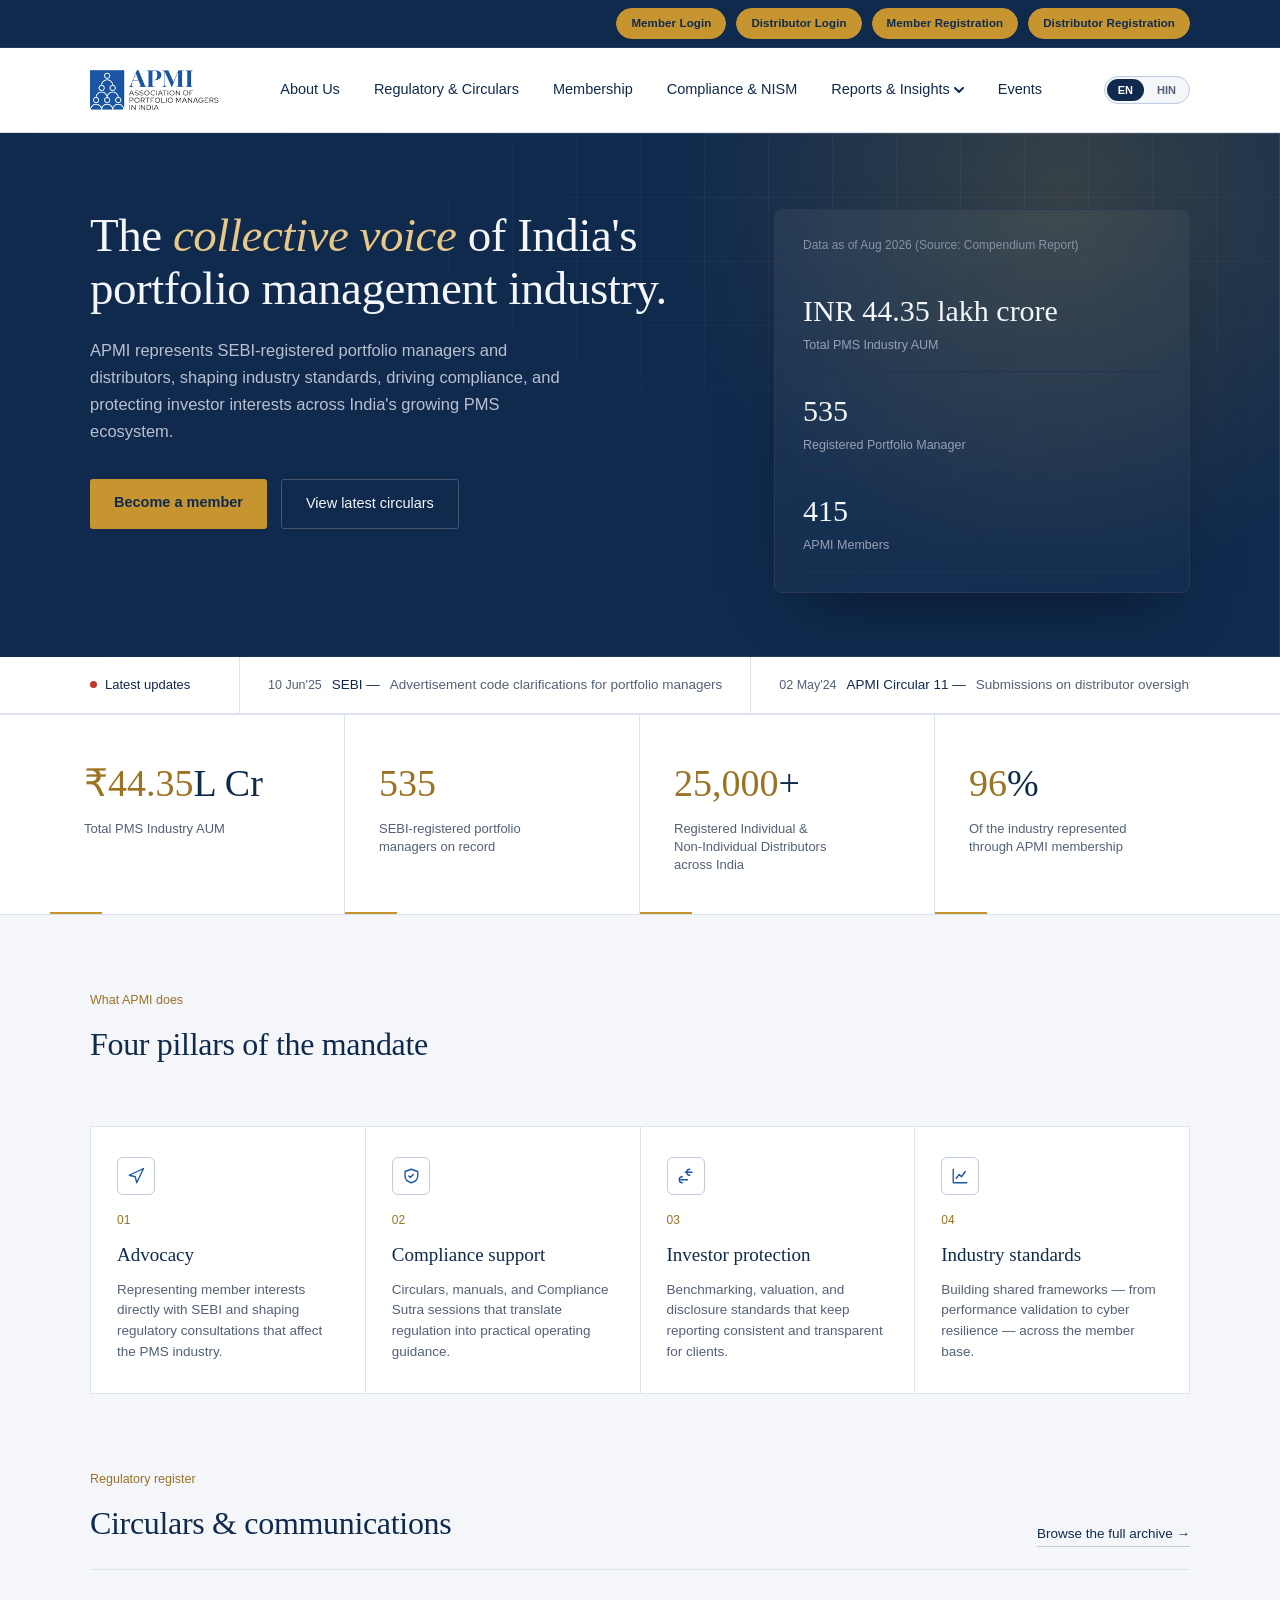
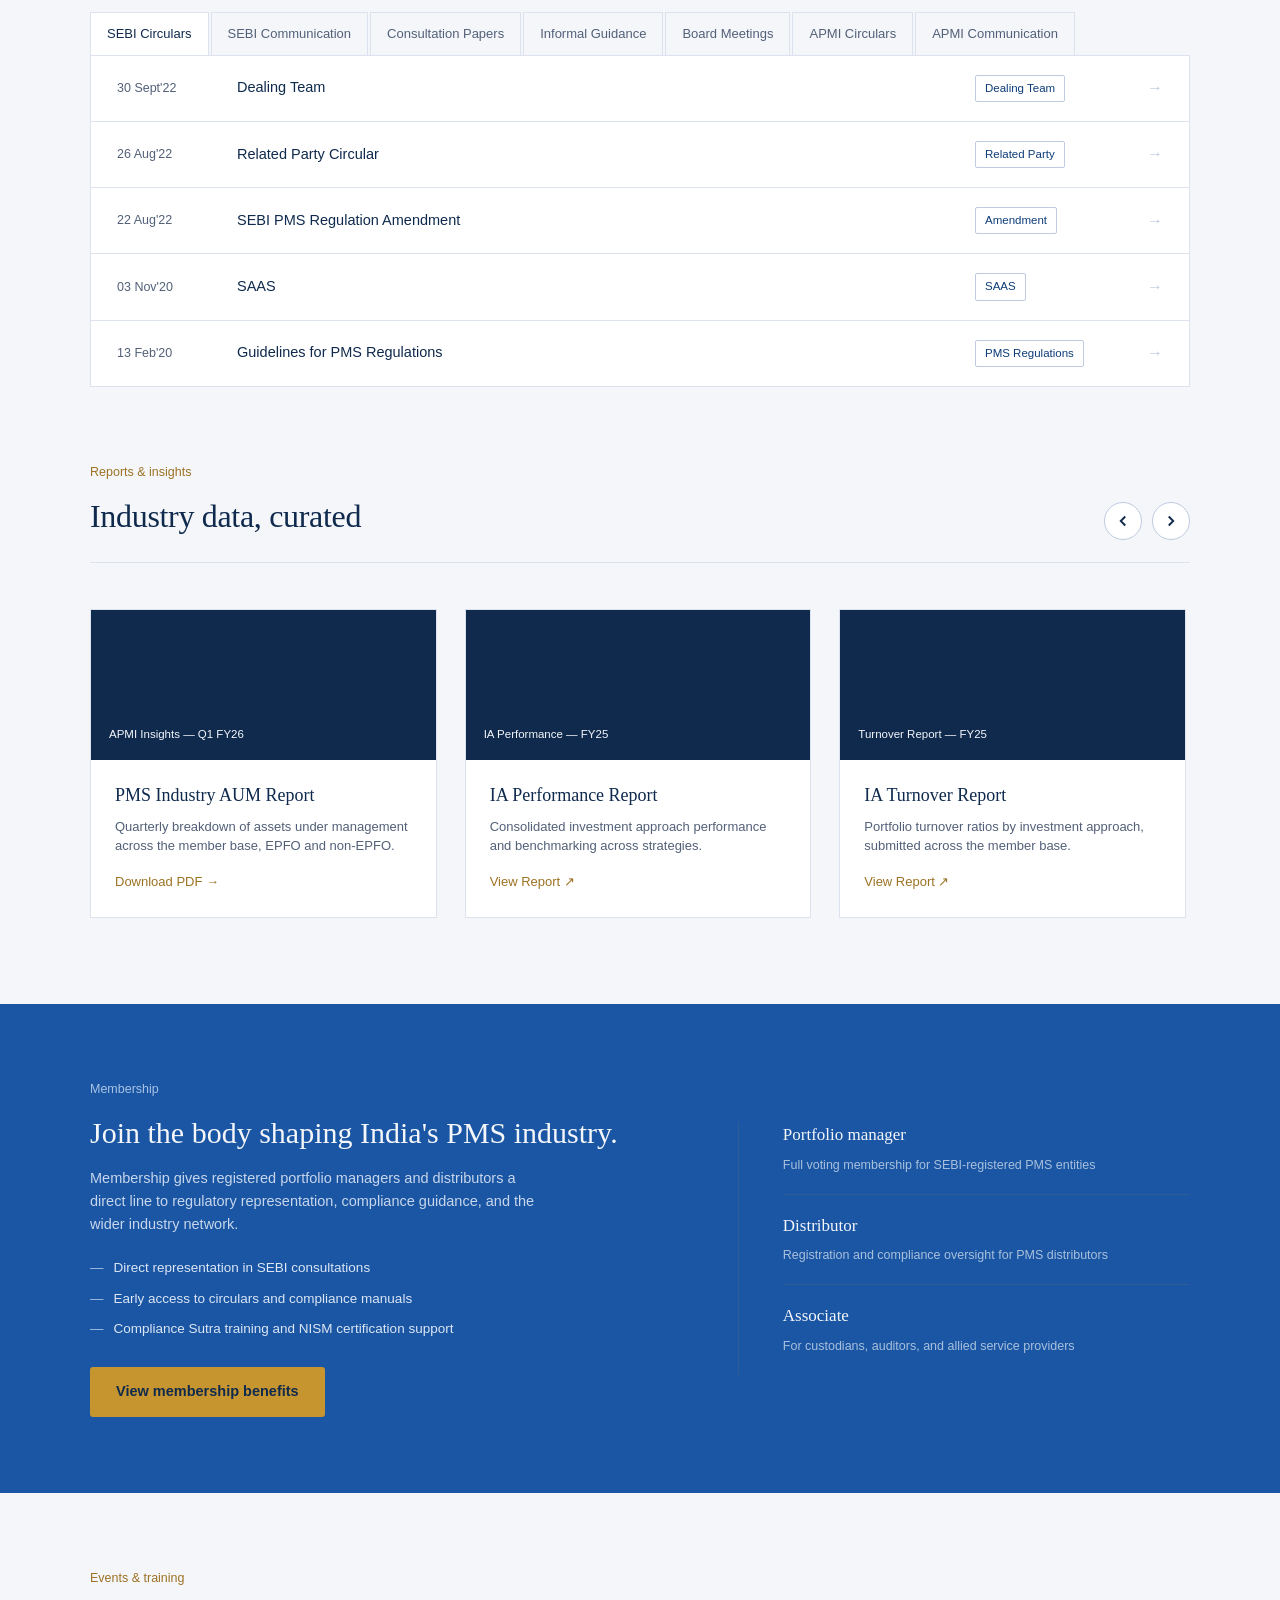
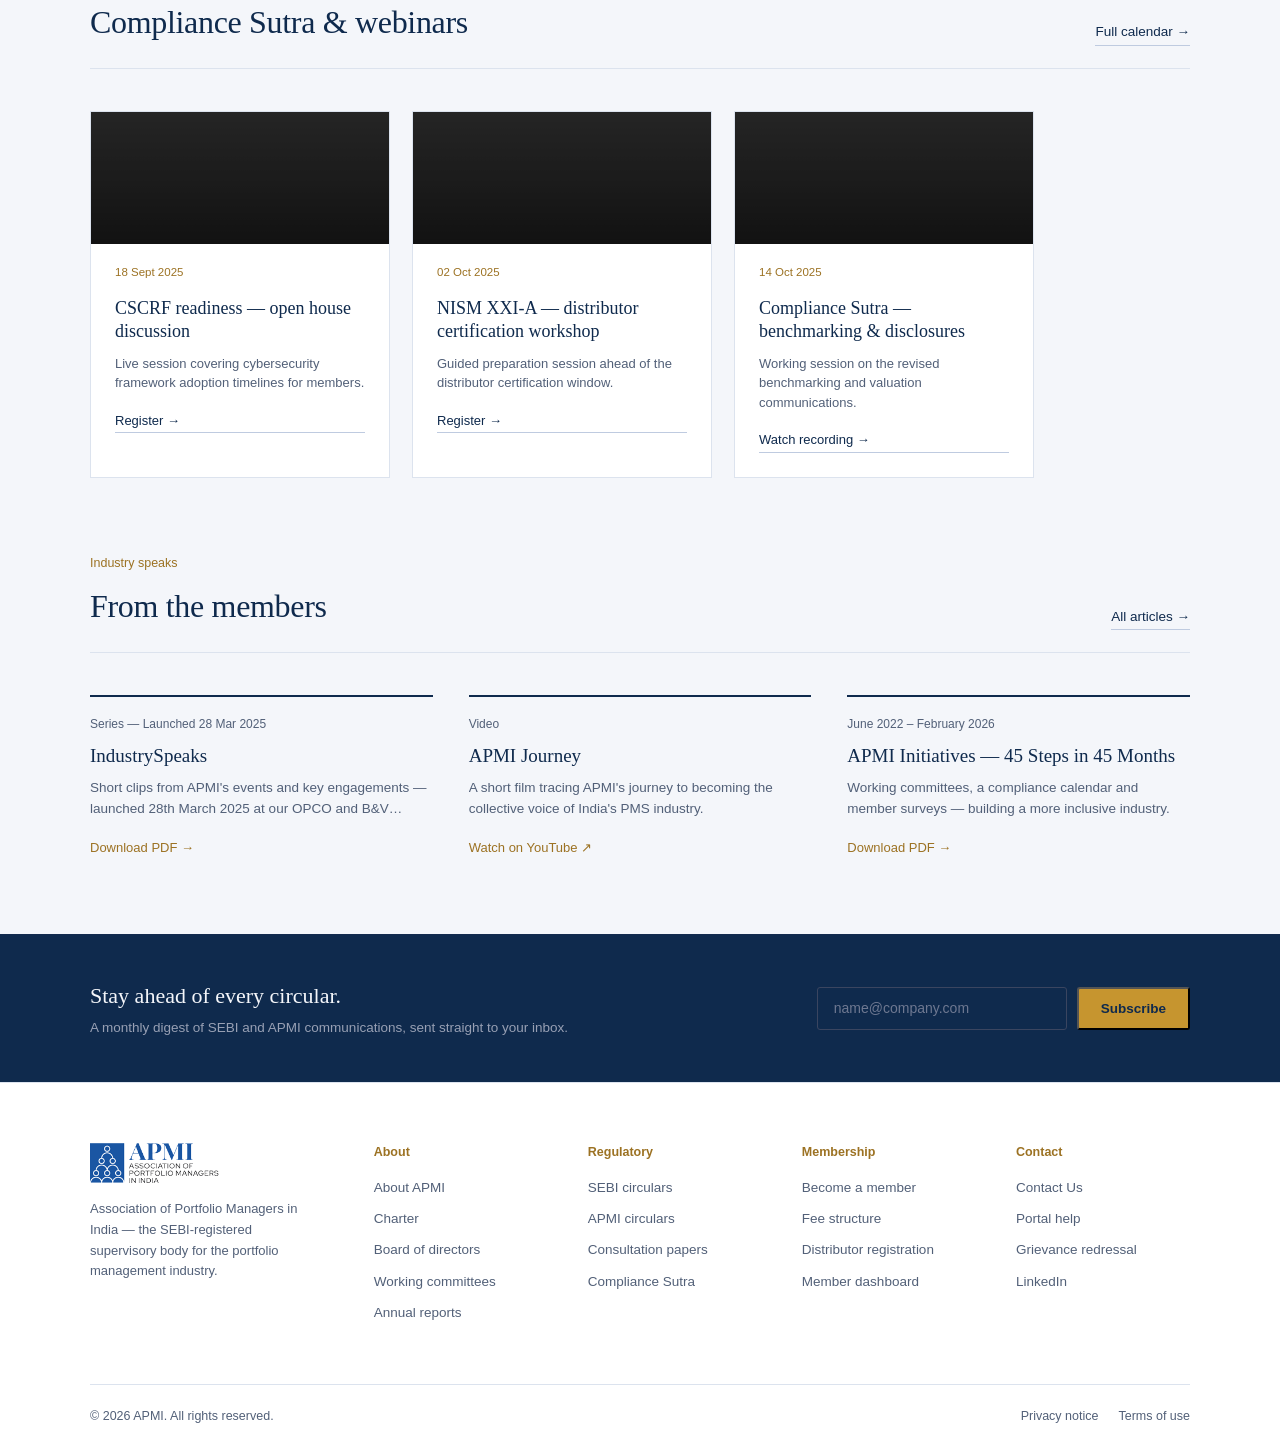
==== index.html @ 43bbf29d "Promote design1 to homepage, remove design2 prototype files Renames design1.html to index.html and r" ====
<!DOCTYPE html>
<html lang="en">
<head>
<meta charset="UTF-8">
<meta name="viewport" content="width=device-width, initial-scale=1.0">
<link rel="icon" type="image/png" href="/src/assets/images/apmi-fav-icon.png">
<link rel="stylesheet" href="/src/partials/layout.css">
<title>APMI - Association of Portfolio Managers in India</title>
<!-- Typeface system: Times New Roman (display) + Helvetica (content) — system fonts, no web-font load -->

<style>
  :root{
    --ink:#0F2A4D;
    --ink-soft:#526078;
    --paper:#F4F6FA;
    --paper-raised:#FFFFFF;
    --brand:#1A56A3;
    --brand-deep:#0D3D7A;
    --brand-tint:#E9EFF9;
    --brass:#C6952F;
    --brass-deep:#9C7223;
    --green:#1A56A3;
    --rule:#DCE3EE;
    --rule-strong:#BFCBE0;
    --white:#FFFFFF;
    --font-display:'Times New Roman', Times, Georgia, serif;
    --font-body:'Helvetica Neue', Helvetica, Arial, sans-serif;
    --font-mono:'Helvetica Neue', Helvetica, Arial, sans-serif;
  }
  *{box-sizing:border-box; margin:0; padding:0;}
  body{
    font-family:var(--font-body);
    background:var(--paper);
    color:var(--ink);
    line-height:1.5;
    -webkit-font-smoothing:antialiased;
  }
  a{color:inherit; text-decoration:none;}
  .wrap{max-width:1180px; margin:0 auto; padding:0 40px;}
  img{display:block; max-width:100%;}
  .utility-row{padding:8px 40px;} /* restore shared header.js utility-bar padding (loaded after layout.css) */

  /* ---------- hero ---------- */
  .hero{background:var(--ink); color:var(--paper); position:relative; overflow:hidden;}
  .hero .wrap{display:grid; grid-template-columns:1.5fr 1fr; gap:60px; padding-top:76px; padding-bottom:64px;}
  .hero-eyebrow{font-size:13px; color:#C9A15C; font-family:var(--font-mono); margin-bottom:22px;}
  .hero h1{font-family:var(--font-display); font-weight:500; font-size:47px; line-height:1.12; letter-spacing:-.01em; max-width:620px;}
  .hero p{font-size:16.5px; color:#B9C0D0; max-width:480px; margin-top:22px; line-height:1.65;}
  .hero-ctas{display:flex; gap:14px; margin-top:34px;}
  .btn-hero-primary{background:var(--brass); color:var(--ink); font-size:14.5px; font-weight:600; padding:13px 24px; border-radius:3px;}
  .btn-hero-primary:hover{background:#C08A3A;}
  .btn-hero-ghost{border:1px solid #4A5570; color:var(--paper); font-size:14.5px; padding:13px 24px; border-radius:3px;}
  .btn-hero-ghost:hover{border-color:#8A93A8;}

  .hero-panel{border-left:1px solid #2C3752; padding-left:44px; padding-top:10px;}
  .hero-panel-label{font-size:12px; font-family:var(--font-mono); color:#8891A5; margin-bottom:18px;}
  .hero-stat{padding:16px 0; border-bottom:1px solid #263050;}
  .hero-stat:first-of-type{padding-top:0;}
  .hero-stat-num{font-family:var(--font-display); font-size:30px; font-weight:500; color:var(--paper);}
  .hero-stat-label{font-size:12.5px; color:#98A0B4; margin-top:3px;}

  /* ---------- ticker ---------- */
  .ticker{background:var(--paper-raised); border-bottom:1px solid var(--rule);}
  .ticker .wrap{display:flex; align-items:stretch;}
  .ticker-label{flex:0 0 150px; display:flex; align-items:center; gap:8px; font-size:13px; font-weight:500; color:var(--ink); padding:18px 24px 18px 0; border-right:1px solid var(--rule);}
  .ticker-dot{width:7px; height:7px; border-radius:50%; background:#C0392B; flex-shrink:0;}
  .ticker-items{flex:1; display:flex; overflow-x:auto; }
  .ticker-item{flex:0 0 auto; padding:18px 28px; border-right:1px solid var(--rule); font-size:13.5px; color:var(--ink-soft); white-space:nowrap; display:flex; align-items:center; gap:10px;}
  .ticker-item b{color:var(--ink); font-weight:500;}
  .ticker-date{font-family:var(--font-mono); font-size:11.5px; color:var(--brass-deep);}

  /* ---------- section shell ---------- */
  section{padding:76px 0;}
  .section-head{display:flex; justify-content:space-between; align-items:flex-end; margin-bottom:42px; border-bottom:1px solid var(--rule); padding-bottom:22px;}
  .section-kicker{font-size:12.5px; font-family:var(--font-mono); color:var(--brass-deep); margin-bottom:10px;}
  .section-head h2{font-family:var(--font-display); font-weight:500; font-size:32px; letter-spacing:-.01em;}
  .section-link{font-size:13.5px; color:var(--ink); border-bottom:1px solid var(--rule-strong); padding-bottom:2px; white-space:nowrap;}
  .section-link:hover{border-color:var(--ink);}

  /* ---------- stat band ---------- */
  .statband{background:var(--paper-raised); border-top:1px solid var(--rule); border-bottom:1px solid var(--rule);}
  .statband .wrap{display:grid; grid-template-columns:repeat(4,1fr); padding:0;}
  .stat-cell{padding:40px 34px; border-right:1px solid var(--rule);}
  .stat-cell:last-child{border-right:none;}
  .stat-num{font-family:var(--font-display); font-size:38px; font-weight:500; color:var(--ink);}
  .stat-num span{color:var(--brass-deep);}
  .stat-label{font-size:13px; color:var(--ink-soft); margin-top:8px; max-width:160px; line-height:1.4;}

  /* ---------- what we do ---------- */
  .mandate-grid{display:grid; grid-template-columns:repeat(4,1fr); gap:1px; background:var(--rule); border:1px solid var(--rule);}
  .mandate-card{background:var(--paper-raised); padding:30px 26px;}
  .mandate-num{font-family:var(--font-mono); font-size:12px; color:var(--brass-deep); margin-bottom:20px;}
  .mandate-card h3{font-family:var(--font-display); font-size:19px; font-weight:500; margin-bottom:10px;}
  .mandate-card p{font-size:13.5px; color:var(--ink-soft); line-height:1.55;}

  /* ---------- circulars / register ---------- */
  .register-tabs{display:flex; gap:2px; margin-bottom:0; overflow-x:auto;}
  .register-tab{font-size:13px; padding:11px 16px; color:var(--ink-soft); border:1px solid var(--rule); border-bottom:none; background:var(--paper); white-space:nowrap; flex:0 0 auto;}
  .register-tab.active{background:var(--paper-raised); color:var(--ink); font-weight:500;}
  .register-panel{border:1px solid var(--rule); background:var(--paper-raised); display:none;}
  .register-panel.active{display:block;}
  .register-row{display:grid; grid-template-columns:100px 1fr 140px 28px; align-items:center; gap:20px; padding:19px 26px; border-bottom:1px solid var(--rule); transition:background .12s;}
  .register-row:last-child{border-bottom:none;}
  .register-row:hover{background:var(--paper);}
  .register-date{font-family:var(--font-mono); font-size:12.5px; color:var(--ink-soft);}
  .register-title{font-size:14.5px; color:var(--ink);}
  .register-tag{font-size:11.5px; color:var(--brand-deep); border:1px solid var(--rule-strong); padding:4px 9px; border-radius:2px; justify-self:start; white-space:nowrap;}
  .register-arrow{font-size:16px; color:var(--rule-strong); text-align:right;}
  .register-row:hover .register-arrow{color:var(--brass-deep);}

  /* ---------- reports ---------- */
  .reports-controls{display:flex; align-items:center; gap:10px;}
  .slider-arrow-btn{width:38px; height:38px; border-radius:50%; background:var(--paper-raised); border:1px solid var(--rule-strong); color:var(--ink); display:inline-flex; align-items:center; justify-content:center; cursor:pointer; transition:all .2s ease; padding:0;}
  .slider-arrow-btn:hover{background:var(--ink); color:#fff; border-color:var(--ink); transform:scale(1.06);}
  .slider-arrow-btn:active{transform:scale(.94);}
  .reports-slider-viewport{position:relative; width:100%; overflow:hidden;}
  .reports-slider-track{display:flex; gap:28px; overflow-x:auto; scroll-behavior:smooth; scrollbar-width:none; -ms-overflow-style:none; scroll-snap-type:x mandatory; padding:4px 2px 10px;}
  .reports-slider-track::-webkit-scrollbar{display:none;}
  .report-card{flex:0 0 calc((100% - 56px)/3); scroll-snap-align:start; display:flex; flex-direction:column; border:1px solid var(--rule); background:var(--paper-raised);}
  .report-thumb{height:150px; background:var(--ink) center/cover no-repeat; position:relative; overflow:hidden;}
  .report-thumb::after{content:''; position:absolute; inset:0; background:linear-gradient(180deg, rgba(15,42,77,.1) 40%, rgba(15,42,77,.82) 100%);}
  .report-thumb-label{position:absolute; bottom:16px; left:18px; color:var(--paper); font-family:var(--font-mono); font-size:11.5px; z-index:1;}
  .report-body{display:flex; flex-direction:column; flex:1; padding:22px 24px 26px;}
  .report-body h4{font-family:var(--font-display); font-size:18px; font-weight:500; margin-bottom:8px;}
  .report-body p{font-size:13px; color:var(--ink-soft); margin-bottom:16px;}
  .report-cta{font-size:13px; color:var(--brass-deep); font-weight:500; margin-top:auto;}

  /* ---------- membership CTA ---------- */
  .membership{background:var(--green); color:var(--paper);}
  .membership .wrap{display:grid; grid-template-columns:1.3fr 1fr; gap:60px; align-items:center;}
  .membership-kicker{font-family:var(--font-mono); font-size:12.5px; color:#A9C3E6; margin-bottom:16px;}
  .membership h2{font-family:var(--font-display); font-size:30px; font-weight:500; line-height:1.2; margin-bottom:16px;}
  .membership p{font-size:14.5px; color:#C7D6EC; line-height:1.6; max-width:460px;}
  .membership-list{margin-top:22px; display:flex; flex-direction:column; gap:10px;}
  .membership-list div{font-size:13.5px; color:#DCE6F5; display:flex; gap:10px; align-items:baseline;}
  .membership-list div::before{content:'—'; color:#A9C3E6;}
  .membership-btn{margin-top:28px; display:inline-block; background:var(--brass); color:var(--ink); font-weight:600; font-size:14.5px; padding:14px 26px; border-radius:3px;}
  .membership-side{border-left:1px solid #2E5C93; padding-left:44px;}
  .membership-side-card{padding:18px 0; border-bottom:1px solid #2E5C93;}
  .membership-side-card:first-child{padding-top:0;}
  .membership-side-card b{display:block; font-family:var(--font-display); font-size:17px; font-weight:500; margin-bottom:4px;}
  .membership-side-card span{font-size:12.5px; color:#A9C0DD;}

  /* ---------- events ---------- */
  .events-row{display:flex; gap:22px; overflow-x:auto;}
  .event-card{flex:0 0 300px; border:1px solid var(--rule); background:var(--paper-raised); padding:24px;}
  .event-date{font-family:var(--font-mono); font-size:11.5px; color:var(--brass-deep); margin-bottom:16px;}
  .event-card h4{font-family:var(--font-display); font-size:18px; font-weight:500; margin-bottom:10px; line-height:1.3;}
  .event-card p{font-size:13px; color:var(--ink-soft); margin-bottom:18px;}
  .event-link{font-size:13px; font-weight:500; color:var(--ink); border-bottom:1px solid var(--rule-strong); padding-bottom:2px;}

  /* ---------- news ---------- */
  .news-grid{display:grid; grid-template-columns:repeat(3,1fr); gap:36px;}
  .news-item{border-top:2px solid var(--ink); padding-top:18px; display:flex; flex-direction:column;}
  .news-meta{font-size:12px; color:var(--ink-soft); font-family:var(--font-mono); margin-bottom:10px;}
  .news-item h4{font-family:var(--font-display); font-size:19px; font-weight:500; line-height:1.32; margin-bottom:10px;}
  .news-item p{font-size:13.5px; color:var(--ink-soft); line-height:1.55; margin-bottom:18px; display:-webkit-box; -webkit-box-orient:vertical; -webkit-line-clamp:2; overflow:hidden;}
  .news-cta{font-size:13px; color:var(--brass-deep); font-weight:500; margin-top:auto; align-self:flex-start;}

  /* ---------- newsletter ---------- */
  .newsletter{background:var(--ink); color:var(--paper); border-top:1px solid #26315233;}
  .newsletter .wrap{display:flex; justify-content:space-between; align-items:center; padding:44px 40px;}
  .newsletter h3{font-family:var(--font-display); font-size:22px; font-weight:500;}
  .newsletter p{font-size:13.5px; color:#98A0B4; margin-top:6px;}
  .newsletter-form{display:flex; gap:10px;}
  .newsletter-form input{background:transparent; border:1px solid #3A4560; color:var(--paper); font-size:14px; padding:12px 16px; width:250px; border-radius:3px;}
  .newsletter-form input::placeholder{color:#6E7891;}
  .newsletter-form button{background:var(--brass); color:var(--ink); font-weight:600; font-size:13.5px; padding:12px 22px; border-radius:3px;}

  /* =========================================================
     RESPONSIVE — section by section, down to 320px
     ========================================================= */
  @media (max-width:980px){
    .wrap{padding:0 28px;}
    .utility-row{padding:8px 22px; flex-wrap:wrap; justify-content:center; row-gap:8px;}
    .utility-links{flex-wrap:wrap; justify-content:center; row-gap:8px;}
    section{padding:56px 0;}
    .section-head{margin-bottom:32px; padding-bottom:18px;}
    .section-head h2{font-size:27px;}

    .hero .wrap{grid-template-columns:1fr; gap:36px; padding-top:52px; padding-bottom:44px;}
    .hero h1{font-size:38px;}
    .hero-panel{border-left:none; padding-left:0; padding-top:6px;}

    .ticker-label{flex-basis:120px; padding-right:16px;}
    .ticker-item{padding:16px 22px;}

    .statband .wrap{grid-template-columns:repeat(2,1fr); padding:0 28px;}
    .stat-cell{padding:28px 22px;}

    .mandate-grid, .news-grid{grid-template-columns:repeat(2,1fr);}

    .register-row{grid-template-columns:88px 1fr 26px; gap:14px; padding:16px 20px;}
    .register-tag{display:none;}

    .report-card{flex-basis:calc((100% - 28px)/2);}

    .membership .wrap{grid-template-columns:1fr; gap:36px;}
    .membership-side{border-left:none; padding-left:0; padding-top:6px;}

    .event-card{flex-basis:280px;}
  }

  @media (max-width:640px){
    .wrap{padding:0 20px;}
    .utility-row{padding:8px 18px;}
    .utility-btn{padding:6px 12px; font-size:11px;}
    .header-actions{gap:10px;}

    section{padding:44px 0;}
    .section-head{flex-direction:column; align-items:flex-start; gap:10px;}
    .section-head h2{font-size:23px;}

    .hero h1{font-size:31px;}
    .hero p{font-size:14.5px;}
    .hero-ctas{flex-direction:column; align-items:stretch; gap:10px;}
    .hero-ctas a{text-align:center;}
    .hero-stat-num{font-size:25px;}

    .statband .wrap{grid-template-columns:repeat(2,1fr); padding:0 20px;}
    .stat-cell{padding:22px 16px;}
    .stat-cell:nth-child(2n){border-right:none;}
    .stat-cell:nth-child(1),.stat-cell:nth-child(2){border-bottom:1px solid var(--rule);}
    .stat-num{font-size:25px;}
    .stat-label{font-size:12px;}

    .mandate-grid{grid-template-columns:1fr;}
    .mandate-card{padding:24px 22px;}

    .register-row{grid-template-columns:1fr 22px; grid-template-rows:auto auto; column-gap:12px; row-gap:4px; padding:16px 18px;}
    .register-date{grid-column:1; grid-row:1;}
    .register-title{grid-column:1; grid-row:2; font-size:13.5px;}
    .register-arrow{grid-column:2; grid-row:1 / span 2; align-self:center;}

    .report-card{flex-basis:82%;}

    .membership h2{font-size:24px;}
    .membership-btn{display:block; text-align:center;}

    .event-card{flex-basis:80vw;}

    .news-grid{grid-template-columns:1fr; gap:26px;}

    .newsletter .wrap{flex-direction:column; align-items:stretch; text-align:center; gap:16px; padding:32px 20px;}
    .newsletter-form{flex-direction:column;}
    .newsletter-form input{width:100%;}

    .footer-grid{gap:26px;}
    .footer-bottom{flex-direction:column; gap:10px; text-align:center; padding:20px 0;}
    .footer-bottom div:last-child{display:flex; justify-content:center; gap:0;}
    .footer-bottom a{margin:0 10px;}
  }

  @media (max-width:380px){
    .wrap{padding:0 16px;}
    .utility-row{padding:8px 14px;}
    .utility-btn{padding:5px 10px; font-size:10.5px;}
    .logo-img{height:32px;}

    section{padding:36px 0;}
    .section-head h2{font-size:20.5px;}
    .section-kicker{font-size:11.5px;}

    .hero h1{font-size:26px;}
    .hero-panel-label{font-size:11px;}
    .hero-stat-num{font-size:22px;}

    .statband .wrap{padding:0 16px;}
    .stat-cell{padding:18px 14px;}
    .stat-num{font-size:22px;}
    .stat-label{font-size:11.5px;}

    .mandate-card{padding:20px 18px;}
    .mandate-card h3{font-size:17px;}

    .ticker-label{flex-basis:100px; font-size:12px;}
    .ticker-item{padding:14px 16px; font-size:12.5px;}

    .report-card{flex-basis:90%;}
    .report-body{padding:18px 18px 20px;}

    .event-card{flex-basis:86vw;}

    .news-item h4{font-size:17px;}
  }

  /* ============================================================
     POLISH LAYER — motion, depth, imagery
     ============================================================ */
  html{scroll-behavior:smooth;}
  #regulatory,#reports,#membership,#events{scroll-margin-top:90px;}

  /* --- button micro-interactions --- */
  .btn-hero-primary,.btn-hero-ghost,.membership-btn,.newsletter-form button{
    transition:transform .2s ease, background .2s ease, box-shadow .2s ease, border-color .2s ease, color .2s ease;
  }
  .btn-hero-primary:hover,.membership-btn:hover,.newsletter-form button:hover{
    transform:translateY(-2px); box-shadow:0 12px 26px -12px rgba(198,149,47,.6);
  }
  .btn-hero-ghost:hover{transform:translateY(-2px); background:rgba(255,255,255,.04);}

  /* --- section links & inline arrows --- */
  .section-link,.event-link,.report-cta,.news-cta{transition:color .2s ease, letter-spacing .2s ease;}
  .section-link:hover,.event-link:hover,.report-cta:hover,.news-cta:hover{color:var(--brass-deep); letter-spacing:.01em;}
  .register-row{transition:background .15s ease, box-shadow .15s ease;}
  .register-arrow{transition:transform .22s ease, color .2s ease;}
  .register-row:hover{box-shadow:inset 3px 0 0 var(--brass);}
  .register-row:hover .register-arrow{transform:translateX(4px);}

  /* --- hero: layered background --- */
  .hero{isolation:isolate;}
  .hero-bg{position:absolute; inset:0; z-index:-1; overflow:hidden;}
  .hero-bg::before{
    content:''; position:absolute; width:70vw; height:70vw; top:-30vw; right:-18vw;
    background:radial-gradient(circle at center, rgba(198,149,47,.22), rgba(198,149,47,0) 62%);
    animation:heroGlow 14s ease-in-out infinite alternate;
  }
  .hero-bg::after{
    content:''; position:absolute; inset:0;
    background-image:linear-gradient(rgba(255,255,255,.04) 1px, transparent 1px),
                     linear-gradient(90deg, rgba(255,255,255,.04) 1px, transparent 1px);
    background-size:64px 64px;
    -webkit-mask-image:radial-gradient(ellipse 80% 70% at 70% 20%, #000 20%, transparent 75%);
            mask-image:radial-gradient(ellipse 80% 70% at 70% 20%, #000 20%, transparent 75%);
  }
  .hero-photo{
    position:absolute; inset:0; object-fit:cover; width:100%; height:100%;
    opacity:.12; filter:grayscale(1) contrast(1.1);
    -webkit-mask-image:linear-gradient(90deg, transparent, #000 55%);
            mask-image:linear-gradient(90deg, transparent, #000 55%);
  }
  @keyframes heroGlow{
    0%{transform:translate(0,0) scale(1); opacity:.75;}
    100%{transform:translate(-4vw,3vw) scale(1.12); opacity:1;}
  }
  .hero-eyebrow{display:flex; align-items:center; gap:9px;}
  .hero-eyebrow::before{
    content:''; width:7px; height:7px; border-radius:50%; background:#C9A15C;
    box-shadow:0 0 0 0 rgba(201,161,92,.6); animation:pulse 2.4s ease-out infinite;
  }
  @keyframes pulse{
    0%{box-shadow:0 0 0 0 rgba(201,161,92,.55);}
    70%{box-shadow:0 0 0 12px rgba(201,161,92,0);}
    100%{box-shadow:0 0 0 0 rgba(201,161,92,0);}
  }
  .hero h1 .accent{color:#E7C889; font-style:italic;}

  /* --- hero panel becomes a glass card with a sparkline --- */
  .hero-panel{
    background:linear-gradient(160deg, rgba(255,255,255,.055), rgba(255,255,255,.015));
    border:1px solid #2C3752; border-left:1px solid #2C3752; border-radius:8px;
    padding:26px 28px 20px; backdrop-filter:blur(3px);
    box-shadow:0 30px 60px -30px rgba(0,0,0,.5);
  }
  .hero-spark{margin-top:18px; width:100%; height:56px; display:block; overflow:visible;}
  .hero-spark path.line{
    fill:none; stroke:var(--brass); stroke-width:2; stroke-linecap:round; stroke-linejoin:round;
    stroke-dasharray:600; stroke-dashoffset:600; animation:draw 2.2s cubic-bezier(.6,.05,.2,1) .3s forwards;
  }
  .hero-spark path.area{fill:url(#sparkFill); opacity:0; animation:fadein 1.2s ease 1.6s forwards;}
  @keyframes draw{to{stroke-dashoffset:0;}}
  @keyframes fadein{to{opacity:1;}}

  /* --- reveal-on-scroll --- */
  [data-reveal]{
    opacity:0; transform:translateY(28px);
    transition:opacity .7s cubic-bezier(.16,.84,.44,1), transform .7s cubic-bezier(.16,.84,.44,1);
  }
  [data-reveal].in{opacity:1; transform:none;}
  [data-stagger] > *{
    opacity:0; transform:translateY(26px);
    transition:opacity .6s cubic-bezier(.16,.84,.44,1), transform .6s cubic-bezier(.16,.84,.44,1);
  }
  [data-stagger].in > *{opacity:1; transform:none;}
  [data-stagger].in > *:nth-child(1){transition-delay:.04s}
  [data-stagger].in > *:nth-child(2){transition-delay:.10s}
  [data-stagger].in > *:nth-child(3){transition-delay:.16s}
  [data-stagger].in > *:nth-child(4){transition-delay:.22s}
  [data-stagger].in > *:nth-child(5){transition-delay:.28s}
  [data-stagger].in > *:nth-child(6){transition-delay:.34s}

  /* --- card lift --- */
  .mandate-card,.report-card,.event-card,.news-item{
    transition:transform .28s cubic-bezier(.16,.84,.44,1), box-shadow .28s ease, border-color .28s ease;
  }
  .mandate-card:hover{transform:translateY(-4px); box-shadow:0 22px 40px -26px rgba(15,42,77,.4); z-index:1; position:relative;}
  .report-card:hover,.event-card:hover{transform:translateY(-5px); box-shadow:0 26px 46px -26px rgba(15,42,77,.42); border-color:var(--rule-strong);}
  .news-item:hover{transform:translateY(-3px); border-top-color:var(--brass);}
  .news-item{transition:transform .28s ease, border-color .28s ease;}

  /* --- mandate icons --- */
  .mandate-icon{
    width:38px; height:38px; border:1px solid var(--rule-strong); border-radius:6px;
    display:flex; align-items:center; justify-content:center; color:var(--brand); margin-bottom:16px;
    transition:background .28s ease, color .28s ease, border-color .28s ease;
  }
  .mandate-card:hover .mandate-icon{background:var(--brand); color:#fff; border-color:var(--brand);}
  .mandate-num{margin-bottom:12px;}

  /* --- report thumb --- */
  .report-thumb{display:flex; align-items:flex-end;}

  /* --- event photo strip --- */
  .event-card{overflow:hidden;}
  .event-thumb{
    height:132px; margin:-24px -24px 20px; background-size:cover; background-position:center;
    background-color:var(--brand-deep); position:relative; filter:grayscale(1) contrast(1.05);
    transition:filter .4s ease, transform .5s ease;
  }
  .event-thumb::after{
    content:''; position:absolute; inset:0;
    background:linear-gradient(180deg, rgba(13,61,122,.35), rgba(15,42,77,.72));
    mix-blend-mode:multiply;
  }
  .event-card:hover .event-thumb{filter:grayscale(.4) contrast(1.05); transform:scale(1.04);}

  /* --- membership image --- */
  .membership{position:relative; overflow:hidden;}
  .membership::before{
    content:''; position:absolute; inset:0; z-index:0;
    background:url('https://images.unsplash.com/photo-1521737604893-d14cc237f11d?auto=format&fit=crop&w=1400&q=70') center/cover;
    opacity:.14; filter:grayscale(1);
    -webkit-mask-image:linear-gradient(90deg, transparent 35%, #000);
            mask-image:linear-gradient(90deg, transparent 35%, #000);
  }
  .membership .wrap{position:relative; z-index:1;}

  /* --- ticker marquee --- */
  .ticker-items{overflow:hidden;}
  .ticker-track{display:flex; gap:0; animation:marquee 38s linear infinite; will-change:transform;}
  .ticker:hover .ticker-track{animation-play-state:paused;}
  @keyframes marquee{to{transform:translateX(-50%);}}

  /* --- stat band accent on reveal --- */
  .stat-cell{position:relative;}
  .stat-cell::before{
    content:''; position:absolute; left:0; bottom:0; height:2px; width:0; background:var(--brass);
    transition:width .8s cubic-bezier(.16,.84,.44,1);
  }
  .statband .wrap.in .stat-cell::before{width:52px; transition-delay:.3s;}

  /* --- newsletter input focus --- */
  .newsletter-form input{transition:border-color .2s ease, box-shadow .2s ease;}
  .newsletter-form input:focus{outline:none; border-color:var(--brass); box-shadow:0 0 0 3px rgba(198,149,47,.18);}

  /* --- images fade in --- */
  img{transition:opacity .4s ease;}

  @media (prefers-reduced-motion: reduce){
    *,*::before,*::after{animation-duration:.001s !important; animation-iteration-count:1 !important; transition-duration:.001s !important;}
    [data-reveal],[data-stagger] > *{opacity:1 !important; transform:none !important;}
    .hero-spark path.line{stroke-dashoffset:0 !important;}
    .hero-spark path.area{opacity:1 !important;}
  }
</style>
</head>
<body>

  <script src="/src/partials/header.js" data-active="design1"></script>

  <section class="hero" style="padding-top:0; padding-bottom:0;">
    <div class="hero-bg">
      <img class="hero-photo" src="https://images.unsplash.com/photo-1486406146926-c627a92ad1ab?auto=format&fit=crop&w=1600&q=70" alt="" aria-hidden="true">
    </div>
    <div class="wrap">
      <div data-reveal>
        <!-- <div class="hero-eyebrow">Est. 2022 — recognised by SEBI</div> -->
        <h1>The <span class="accent">collective voice</span> of India's portfolio management industry.</h1>
        <p>APMI represents SEBI-registered portfolio managers and distributors, shaping industry standards, driving compliance, and protecting investor interests across India's growing PMS ecosystem.</p>
        <div class="hero-ctas">
          <a class="btn-hero-primary" href="https://www.apmiindia.org/apmi/login.htm" target="_blank" rel="noopener">Become a member</a>
          <a class="btn-hero-ghost" href="#regulatory">View latest circulars</a>
        </div>
      </div>
      <div class="hero-panel" data-reveal>
        <div class="hero-panel-label">Data as of Aug 2026 (Source: Compendium Report)</div>
        <div class="hero-stat">
          <div class="hero-stat-num" data-count="44.35" data-prefix="INR " data-suffix=" lakh crore" data-decimals="2">INR 44.35 lakh crore</div>
          <div class="hero-stat-label">Total PMS Industry AUM</div>
        </div>
        <div class="hero-stat">
          <div class="hero-stat-num" data-count="535">535</div>
          <div class="hero-stat-label">Registered Portfolio Manager</div>
        </div>
        <div class="hero-stat">
          <div class="hero-stat-num" data-count="415">415</div>
          <div class="hero-stat-label">APMI Members</div>
        </div>
      </div>
    </div>
  </section>

  <div class="ticker">
    <div class="wrap">
      <div class="ticker-label"><span class="ticker-dot"></span> Latest updates</div>
      <div class="ticker-items">
        <div class="ticker-track">
          <div class="ticker-item"><span class="register-date ticker-date">10 Jun'25</span> <b>SEBI —</b> Advertisement code clarifications for portfolio managers</div>
          <div class="ticker-item"><span class="register-date ticker-date">02 May'24</span> <b>APMI Circular 11 —</b> Submissions on distributor oversight</div>
          <div class="ticker-item"><span class="register-date ticker-date">20 Aug'24</span> <b>SEBI —</b> Cybersecurity and Cyber Resilience Framework</div>
          <div class="ticker-item"><span class="register-date ticker-date">30 Apr'25</span> <b>APMI —</b> Clarifications on CSCRF for regulated entities</div>
          <div class="ticker-item" aria-hidden="true"><span class="register-date ticker-date">10 Jun'25</span> <b>SEBI —</b> Advertisement code clarifications for portfolio managers</div>
          <div class="ticker-item" aria-hidden="true"><span class="register-date ticker-date">02 May'24</span> <b>APMI Circular 11 —</b> Submissions on distributor oversight</div>
          <div class="ticker-item" aria-hidden="true"><span class="register-date ticker-date">20 Aug'24</span> <b>SEBI —</b> Cybersecurity and Cyber Resilience Framework</div>
          <div class="ticker-item" aria-hidden="true"><span class="register-date ticker-date">30 Apr'25</span> <b>APMI —</b> Clarifications on CSCRF for regulated entities</div>
        </div>
      </div>
    </div>
  </div>

  <div class="statband">
    <div class="wrap" data-reveal data-stagger>
      <div class="stat-cell">
        <div class="stat-num"><span data-count="44.35" data-prefix="₹" data-decimals="2">₹44.35</span>L Cr</div>
        <div class="stat-label">Total PMS Industry AUM</div>
      </div>
      <div class="stat-cell">
        <div class="stat-num"><span data-count="535">535</span></div>
        <div class="stat-label">SEBI-registered portfolio managers on record</div>
      </div>
      <div class="stat-cell">
        <div class="stat-num"><span data-count="25000" data-comma="1">25,000</span>+</div>
        <div class="stat-label">Registered Individual &amp; Non-Individual Distributors across India</div>
      </div>
      <div class="stat-cell">
        <div class="stat-num"><span data-count="96">96</span>%</div>
        <div class="stat-label">Of the industry represented through APMI membership</div>
      </div>
    </div>
  </div>

  <section>
    <div class="wrap">
      <div class="section-head" style="border-bottom:none; margin-bottom:36px;" data-reveal>
        <div>
          <div class="section-kicker">What APMI does</div>
          <h2>Four pillars of the mandate</h2>
        </div>
      </div>
      <div class="mandate-grid" data-reveal data-stagger>
        <div class="mandate-card">
          <div class="mandate-icon"><svg width="18" height="18" viewBox="0 0 24 24" fill="none" stroke="currentColor" stroke-width="1.8" stroke-linecap="round" stroke-linejoin="round"><path d="M3 11l19-9-9 19-2-8-8-2z"/></svg></div>
          <div class="mandate-num">01</div>
          <h3>Advocacy</h3>
          <p>Representing member interests directly with SEBI and shaping regulatory consultations that affect the PMS industry.</p>
        </div>
        <div class="mandate-card">
          <div class="mandate-icon"><svg width="18" height="18" viewBox="0 0 24 24" fill="none" stroke="currentColor" stroke-width="1.8" stroke-linecap="round" stroke-linejoin="round"><path d="M9 12l2 2 4-4"/><path d="M21 12c0 5-3.5 7.5-8.5 9C7.5 19.5 4 17 4 12V6l8.5-3L21 6z"/></svg></div>
          <div class="mandate-num">02</div>
          <h3>Compliance support</h3>
          <p>Circulars, manuals, and Compliance Sutra sessions that translate regulation into practical operating guidance.</p>
        </div>
        <div class="mandate-card">
          <div class="mandate-icon"><svg width="18" height="18" viewBox="0 0 24 24" fill="none" stroke="currentColor" stroke-width="1.8" stroke-linecap="round" stroke-linejoin="round"><path d="M20 7h-9M14 17H5M17 3a4 4 0 000 8M7 13a4 4 0 000 8"/></svg></div>
          <div class="mandate-num">03</div>
          <h3>Investor protection</h3>
          <p>Benchmarking, valuation, and disclosure standards that keep reporting consistent and transparent for clients.</p>
        </div>
        <div class="mandate-card">
          <div class="mandate-icon"><svg width="18" height="18" viewBox="0 0 24 24" fill="none" stroke="currentColor" stroke-width="1.8" stroke-linecap="round" stroke-linejoin="round"><path d="M3 3v18h18"/><path d="M7 15l4-5 3 3 5-7"/></svg></div>
          <div class="mandate-num">04</div>
          <h3>Industry standards</h3>
          <p>Building shared frameworks — from performance validation to cyber resilience — across the member base.</p>
        </div>
      </div>
    </div>
  </section>

  <section id="regulatory" style="padding-top:0;">
    <div class="wrap">
      <div class="section-head" data-reveal>
        <div>
          <div class="section-kicker">Regulatory register</div>
          <h2>Circulars &amp; communications</h2>
        </div>
        <a class="section-link" href="#">Browse the full archive →</a>
      </div>
      <div class="register-tabs" data-reveal>
        <div class="register-tab active" data-tab="sebi-circulars">SEBI Circulars</div>
        <div class="register-tab" data-tab="sebi-communication">SEBI Communication</div>
        <div class="register-tab" data-tab="consultation-papers">Consultation Papers</div>
        <div class="register-tab" data-tab="informal-guidance">Informal Guidance</div>
        <div class="register-tab" data-tab="board-meetings">Board Meetings</div>
        <div class="register-tab" data-tab="apmi-circulars">APMI Circulars</div>
        <div class="register-tab" data-tab="apmi-communication">APMI Communication</div>
      </div>

      <div class="register-panel active" data-tab="sebi-circulars" data-reveal data-stagger>
        <a class="register-row" href="/src/assets/pdf/SEBI-Circulars/Dealing-Team-30th-Sept'22.pdf" target="_blank" rel="noopener">
          <div class="register-date">30 Sept'22</div>
          <div class="register-title">Dealing Team</div>
          <div class="register-tag">Dealing Team</div>
          <div class="register-arrow">→</div>
        </a>
        <a class="register-row" href="/src/assets/pdf/SEBI-Circulars/Related-Party-Circular-26thAug'22.pdf" target="_blank" rel="noopener">
          <div class="register-date">26 Aug'22</div>
          <div class="register-title">Related Party Circular</div>
          <div class="register-tag">Related Party</div>
          <div class="register-arrow">→</div>
        </a>
        <a class="register-row" href="/src/assets/pdf/SEBI-Circulars/SEBI PMS Regulation Amendment- 22nd Aug'22.pdf" target="_blank" rel="noopener">
          <div class="register-date">22 Aug'22</div>
          <div class="register-title">SEBI PMS Regulation Amendment</div>
          <div class="register-tag">Amendment</div>
          <div class="register-arrow">→</div>
        </a>
        <a class="register-row" href="/src/assets/pdf/SEBI-Circulars/SAAS - 3rd November'20.pdf" target="_blank" rel="noopener">
          <div class="register-date">03 Nov'20</div>
          <div class="register-title">SAAS</div>
          <div class="register-tag">SAAS</div>
          <div class="register-arrow">→</div>
        </a>
        <a class="register-row" href="/src/assets/pdf/SEBI-Circulars/Guidelines for PMS Regulations - 13th Feb'20.pdf" target="_blank" rel="noopener">
          <div class="register-date">13 Feb'20</div>
          <div class="register-title">Guidelines for PMS Regulations</div>
          <div class="register-tag">PMS Regulations</div>
          <div class="register-arrow">→</div>
        </a>
      </div>

      <div class="register-panel" data-tab="sebi-communication" data-reveal data-stagger>
        <a class="register-row" href="/src/assets/pdf/Communication-SEBI/Generic Mail IDs of SEBI-8th Dec'23.pdf" target="_blank" rel="noopener">
          <div class="register-date">08 Dec'23</div>
          <div class="register-title">Generic Mail IDs of SEBI</div>
          <div class="register-tag">Contact</div>
          <div class="register-arrow">→</div>
        </a>
        <a class="register-row" href="/src/assets/pdf/Communication-SEBI/Escalation Matrix for Issues on SI Portal-28th Nov'23.pdf" target="_blank" rel="noopener">
          <div class="register-date">28 Nov'23</div>
          <div class="register-title">Escalation Matrix for Issues on SI Portal</div>
          <div class="register-tag">SI Portal</div>
          <div class="register-arrow">→</div>
        </a>
        <a class="register-row" href="/src/assets/pdf/Communication-SEBI/Reply from SEBI on queries of APMI on Benchmarking Circular-29th March'23.pdf" target="_blank" rel="noopener">
          <div class="register-date">29 Mar'23</div>
          <div class="register-title">Reply from SEBI on APMI Queries — Benchmarking Circular</div>
          <div class="register-tag">Benchmarking</div>
          <div class="register-arrow">→</div>
        </a>
        <a class="register-row" href="/src/assets/pdf/Communication-SEBI/Indicative Infra Requirements of a PMS.pdf" target="_blank" rel="noopener">
          <div class="register-date">—</div>
          <div class="register-title">Indicative Infra Requirements of a PMS</div>
          <div class="register-tag">Infrastructure</div>
          <div class="register-arrow">→</div>
        </a>
        <a class="register-row" href="/src/assets/pdf/Communication-SEBI/Manual for uploading Repots on SI Portal.pdf" target="_blank" rel="noopener">
          <div class="register-date">—</div>
          <div class="register-title">Manual for Uploading Reports on SI Portal</div>
          <div class="register-tag">SI Portal</div>
          <div class="register-arrow">→</div>
        </a>
      </div>

      <div class="register-panel" data-tab="consultation-papers" data-reveal data-stagger>
        <a class="register-row" href="/src/assets/pdf/Consultation-Papers/Ease of Doing Business-15th Feb'24.pdf" target="_blank" rel="noopener">
          <div class="register-date">15 Feb'24</div>
          <div class="register-title">Ease of Doing Business</div>
          <div class="register-tag">EoDB</div>
          <div class="register-arrow">→</div>
        </a>
        <a class="register-row" href="/src/assets/pdf/Consultation-Papers/Performance Validation Agency.pdf" target="_blank" rel="noopener">
          <div class="register-date">—</div>
          <div class="register-title">Performance Validation Agency</div>
          <div class="register-tag">PVA</div>
          <div class="register-arrow">→</div>
        </a>
        <a class="register-row" href="/src/assets/pdf/Consultation-Papers/Consultation Paper on Consolidated Cybersecurity and Cyber Resilience Framework (CSCRF).pdf" target="_blank" rel="noopener">
          <div class="register-date">—</div>
          <div class="register-title">Consultation Paper on Consolidated Cybersecurity and Cyber Resilience Framework (CSCRF)</div>
          <div class="register-tag">Cybersecurity</div>
          <div class="register-arrow">→</div>
        </a>
        <a class="register-row" href="/src/assets/pdf/Consultation-Papers/Consultation Paper on proposed amendments to the SEBI (Prohibition of Insider Trading) Regulations,.pdf" target="_blank" rel="noopener">
          <div class="register-date">—</div>
          <div class="register-title">Consultation Paper on Proposed Amendments to SEBI (Prohibition of Insider Trading) Regulations</div>
          <div class="register-tag">Insider Trading</div>
          <div class="register-arrow">→</div>
        </a>
        <a class="register-row" href="/src/assets/pdf/Consultation-Papers/CONSULTATION PAPER ON INTRODUCTION OF NEW ASSET CLASSPRODUCT CATEGORY.pdf" target="_blank" rel="noopener">
          <div class="register-date">—</div>
          <div class="register-title">Consultation Paper on Introduction of New Asset Class / Product Category</div>
          <div class="register-tag">New Asset Class</div>
          <div class="register-arrow">→</div>
        </a>
      </div>

      <div class="register-panel" data-tab="informal-guidance" data-reveal data-stagger>
        <a class="register-row" href="/src/assets/pdf/Informal-Guidance/Permitting pledging of securities purchased under DPMS- 17th August'26.pdf" target="_blank" rel="noopener">
          <div class="register-date">17 Aug'26</div>
          <div class="register-title">Permitting Pledging of Securities Purchased under DPMS</div>
          <div class="register-tag">DPMS</div>
          <div class="register-arrow">→</div>
        </a>
        <a class="register-row" href="/src/assets/pdf/Informal-Guidance/Regulation 24(3A) of PMS Regulations, 2020- 17th July'26.pdf" target="_blank" rel="noopener">
          <div class="register-date">17 Jul'26</div>
          <div class="register-title">Regulation 24(3A) of PMS Regulations, 2020</div>
          <div class="register-tag">Regulation 24(3A)</div>
          <div class="register-arrow">→</div>
        </a>
        <a class="register-row" href="/src/assets/pdf/Informal-Guidance/Permitting pledging of securities purchased under NDPMS- 18th May'26.pdf" target="_blank" rel="noopener">
          <div class="register-date">18 May'26</div>
          <div class="register-title">Permitting Pledging of Securities Purchased under NDPMS</div>
          <div class="register-tag">NDPMS</div>
          <div class="register-arrow">→</div>
        </a>
        <a class="register-row" href="/src/assets/pdf/Informal-Guidance/Fit and proper person criteria- 8th November'24.pdf" target="_blank" rel="noopener">
          <div class="register-date">08 Nov'24</div>
          <div class="register-title">Fit and Proper Person Criteria</div>
          <div class="register-tag">Fit &amp; Proper</div>
          <div class="register-arrow">→</div>
        </a>
      </div>

      <div class="register-panel" data-tab="board-meetings" data-reveal data-stagger>
        <a class="register-row" href="/src/assets/pdf/Board-Meetings/19th June'26.pdf" target="_blank" rel="noopener">
          <div class="register-date">19 Jun'26</div>
          <div class="register-title">Board Meeting</div>
          <div class="register-tag">Board Meeting</div>
          <div class="register-arrow">→</div>
        </a>
        <a class="register-row" href="/src/assets/pdf/Board-Meetings/23rd Mar'26.pdf" target="_blank" rel="noopener">
          <div class="register-date">23 Mar'26</div>
          <div class="register-title">Board Meeting</div>
          <div class="register-tag">Board Meeting</div>
          <div class="register-arrow">→</div>
        </a>
        <a class="register-row" href="/src/assets/pdf/Board-Meetings/17th Dec'25.pdf" target="_blank" rel="noopener">
          <div class="register-date">17 Dec'25</div>
          <div class="register-title">Board Meeting</div>
          <div class="register-tag">Board Meeting</div>
          <div class="register-arrow">→</div>
        </a>
        <a class="register-row" href="/src/assets/pdf/Board-Meetings/12th Sept'25.pdf" target="_blank" rel="noopener">
          <div class="register-date">12 Sept'25</div>
          <div class="register-title">Board Meeting</div>
          <div class="register-tag">Board Meeting</div>
          <div class="register-arrow">→</div>
        </a>
        <a class="register-row" href="/src/assets/pdf/Board-Meetings/18th June'25.pdf" target="_blank" rel="noopener">
          <div class="register-date">18 Jun'25</div>
          <div class="register-title">Board Meeting</div>
          <div class="register-tag">Board Meeting</div>
          <div class="register-arrow">→</div>
        </a>
      </div>

      <div class="register-panel" data-tab="apmi-circulars" data-reveal data-stagger>
        <a class="register-row" href="/src/assets/pdf/Circulars-and-Guidelines/APMI Circular 7- APMI- Time Period -04th May'23_1.pdf" target="_blank" rel="noopener">
          <div class="register-date">04 May'23</div>
          <div class="register-title">APMI Circular 7 — Time Period</div>
          <div class="register-tag">Circular 7</div>
          <div class="register-arrow">→</div>
        </a>
        <a class="register-row" href="/src/assets/pdf/Circulars-and-Guidelines/APMI Circular 6- Reporting of Performance (BSE 500 TRI) -28th Apr'23_1.pdf" target="_blank" rel="noopener">
          <div class="register-date">28 Apr'23</div>
          <div class="register-title">APMI Circular 6 — Reporting of Performance (BSE 500 TRI)</div>
          <div class="register-tag">Circular 6</div>
          <div class="register-arrow">→</div>
        </a>
        <a class="register-row" href="/src/assets/pdf/Circulars-and-Guidelines/APMI Circular 5 - APMI - Distributor Brokerage -26th Apr'23_1.pdf" target="_blank" rel="noopener">
          <div class="register-date">26 Apr'23</div>
          <div class="register-title">APMI Circular 5 — Distributor Brokerage</div>
          <div class="register-tag">Circular 5</div>
          <div class="register-arrow">→</div>
        </a>
        <a class="register-row" href="/src/assets/pdf/Circulars-and-Guidelines/APMI Circular 4 - APMI - NISM Applicability -24th Apr'23_1.pdf" target="_blank" rel="noopener">
          <div class="register-date">24 Apr'23</div>
          <div class="register-title">APMI Circular 4 — NISM Applicability</div>
          <div class="register-tag">Circular 4</div>
          <div class="register-arrow">→</div>
        </a>
        <a class="register-row" href="/src/assets/pdf/Circulars-and-Guidelines/APMI Circular 3 - FAQ's  on SEBI Circular dated 30th Sept'22.pdf" target="_blank" rel="noopener">
          <div class="register-date">30 Sept'22</div>
          <div class="register-title">APMI Circular 3 — FAQs on SEBI Circular</div>
          <div class="register-tag">Circular 3</div>
          <div class="register-arrow">→</div>
        </a>
      </div>

      <div class="register-panel" data-tab="apmi-communication" data-reveal data-stagger>
        <a class="register-row" href="/src/assets/pdf/Communication-APMI/Submission of Compliance Reports trough SEBI Intermediary Portal-23rd Oct'23.pdf" target="_blank" rel="noopener">
          <div class="register-date">23 Oct'23</div>
          <div class="register-title">Submission of Compliance Reports through SEBI Intermediary Portal</div>
          <div class="register-tag">SI Portal</div>
          <div class="register-arrow">→</div>
        </a>
        <a class="register-row" href="/src/assets/pdf/Communication-APMI/Update on Index under Hybrid Startegy-11th Aug'23.pdf" target="_blank" rel="noopener">
          <div class="register-date">11 Aug'23</div>
          <div class="register-title">Update on Index under Hybrid Strategy</div>
          <div class="register-tag">Hybrid Strategy</div>
          <div class="register-arrow">→</div>
        </a>
        <a class="register-row" href="/src/assets/pdf/Communication-APMI/APMI-Flagging of Demat Accounts-30th May'23.pdf" target="_blank" rel="noopener">
          <div class="register-date">30 May'23</div>
          <div class="register-title">Flagging of Demat Accounts</div>
          <div class="register-tag">Demat Accounts</div>
          <div class="register-arrow">→</div>
        </a>
        <a class="register-row" href="/src/assets/pdf/Communication-APMI/APMI-Important Communication-15th May'23.pdf" target="_blank" rel="noopener">
          <div class="register-date">15 May'23</div>
          <div class="register-title">Important Communication</div>
          <div class="register-tag">Important</div>
          <div class="register-arrow">→</div>
        </a>
        <a class="register-row" href="/src/assets/pdf/Communication-APMI/Index under Hybrid and Multi Asset Strategy - 5th May'23.pdf" target="_blank" rel="noopener">
          <div class="register-date">05 May'23</div>
          <div class="register-title">Index under Hybrid and Multi Asset Strategy</div>
          <div class="register-tag">Hybrid Strategy</div>
          <div class="register-arrow">→</div>
        </a>
      </div>
    </div>
  </section>

  <section id="reports" style="padding-top:0;">
    <div class="wrap">
      <div class="section-head" data-reveal>
        <div>
          <div class="section-kicker">Reports &amp; insights</div>
          <h2>Industry data, curated</h2>
        </div>
        <div class="reports-controls">
          <button type="button" class="slider-arrow-btn reports-nav-btn" data-dir="prev" aria-label="Previous reports">
            <svg width="18" height="18" viewBox="0 0 24 24" fill="none" stroke="currentColor" stroke-width="2.5"><polyline points="15 18 9 12 15 6"/></svg>
          </button>
          <button type="button" class="slider-arrow-btn reports-nav-btn" data-dir="next" aria-label="Next reports">
            <svg width="18" height="18" viewBox="0 0 24 24" fill="none" stroke="currentColor" stroke-width="2.5"><polyline points="9 18 15 12 9 6"/></svg>
          </button>
        </div>
      </div>
      <div class="reports-slider-viewport">
        <div class="reports-slider-track" id="reports-track" data-reveal data-stagger>
          <a class="report-card" href="/src/assets/pdf/APMI_Insights.pdf" target="_blank" rel="noopener">
            <div class="report-thumb" style="background-image:url('https://images.unsplash.com/photo-1611974789855-9c2a0a7236a3?auto=format&amp;fit=crop&amp;w=800&amp;q=70')">
              <div class="report-thumb-label">APMI Insights — Q1 FY26</div>
            </div>
            <div class="report-body">
              <h4>PMS Industry AUM Report</h4>
              <p>Quarterly breakdown of assets under management across the member base, EPFO and non-EPFO.</p>
              <div class="report-cta">Download PDF →</div>
            </div>
          </a>
          <a class="report-card" href="https://www.apmiindia.org/apmi/welcomeiaperformance.htm?action=PMSmenu" target="_blank" rel="noopener">
            <div class="report-thumb" style="background-image:url('https://images.unsplash.com/photo-1460925895917-afdab827c52f?auto=format&amp;fit=crop&amp;w=800&amp;q=70')">
              <div class="report-thumb-label">IA Performance — FY25</div>
            </div>
            <div class="report-body">
              <h4>IA Performance Report</h4>
              <p>Consolidated investment approach performance and benchmarking across strategies.</p>
              <div class="report-cta">View Report ↗</div>
            </div>
          </a>
          <a class="report-card" href="https://www.apmiindia.org/apmi/IATurnoverReportUtility.htm?action=loadIATurnoverPage" target="_blank" rel="noopener">
            <div class="report-thumb" style="background-image:url('https://images.unsplash.com/photo-1551288049-bebda4e38f71?auto=format&amp;fit=crop&amp;w=800&amp;q=70')">
              <div class="report-thumb-label">Turnover Report — FY25</div>
            </div>
            <div class="report-body">
              <h4>IA Turnover Report</h4>
              <p>Portfolio turnover ratios by investment approach, submitted across the member base.</p>
              <div class="report-cta">View Report ↗</div>
            </div>
          </a>
          <a class="report-card" href="https://www.apmiindia.org/apmi/IACompare.htm?action=iacomaprepage" target="_blank" rel="noopener">
            <div class="report-thumb" style="background-image:url('https://images.unsplash.com/photo-1454165804606-c3d57bc86b40?auto=format&amp;fit=crop&amp;w=800&amp;q=70')">
              <div class="report-thumb-label">IA Comparison Report</div>
            </div>
            <div class="report-body">
              <h4>IA Comparison Report</h4>
              <p>Compare investment approach performance side-by-side across portfolio managers.</p>
              <div class="report-cta">View Report ↗</div>
            </div>
          </a>
          <a class="report-card" href="https://www.apmiindia.org/apmi/WSIAConsolidateReport.htm?action=showReportMenu" target="_blank" rel="noopener">
            <div class="report-thumb" style="background-image:url('https://images.unsplash.com/photo-1518186285589-2f7649de83e0?auto=format&amp;fit=crop&amp;w=800&amp;q=70')">
              <div class="report-thumb-label">Consolidated IA Performance</div>
            </div>
            <div class="report-body">
              <h4>Consolidated IA Performance Report</h4>
              <p>A consolidated, web-based view of investment approach performance across the industry.</p>
              <div class="report-cta">View Report ↗</div>
            </div>
          </a>
          <a class="report-card" href="https://www.apmiindia.org/apmi/pmsdistributordetailsweb.htm" target="_blank" rel="noopener">
            <div class="report-thumb" style="background-image:url('https://images.unsplash.com/photo-1554224155-8d04cb21cd6c?auto=format&amp;fit=crop&amp;w=800&amp;q=70')">
              <div class="report-thumb-label">APRN Holder Details</div>
            </div>
            <div class="report-body">
              <h4>APRN Holder Details</h4>
              <p>Look up registered APRN holders and PMS distributor details maintained by APMI.</p>
              <div class="report-cta">View Details ↗</div>
            </div>
          </a>
        </div>
      </div>
    </div>
  </section>

  <section id="membership" class="membership">
    <div class="wrap">
      <div data-reveal>
        <div class="membership-kicker">Membership</div>
        <h2>Join the body shaping India's PMS industry.</h2>
        <p>Membership gives registered portfolio managers and distributors a direct line to regulatory representation, compliance guidance, and the wider industry network.</p>
        <div class="membership-list">
          <div>Direct representation in SEBI consultations</div>
          <div>Early access to circulars and compliance manuals</div>
          <div>Compliance Sutra training and NISM certification support</div>
        </div>
        <a class="membership-btn" href="#">View membership benefits</a>
      </div>
      <div class="membership-side" data-reveal data-stagger>
        <div class="membership-side-card">
          <b>Portfolio manager</b>
          <span>Full voting membership for SEBI-registered PMS entities</span>
        </div>
        <div class="membership-side-card">
          <b>Distributor</b>
          <span>Registration and compliance oversight for PMS distributors</span>
        </div>
        <div class="membership-side-card" style="border-bottom:none;">
          <b>Associate</b>
          <span>For custodians, auditors, and allied service providers</span>
        </div>
      </div>
    </div>
  </section>

  <section id="events">
    <div class="wrap">
      <div class="section-head" data-reveal>
        <div>
          <div class="section-kicker">Events &amp; training</div>
          <h2>Compliance Sutra &amp; webinars</h2>
        </div>
        <a class="section-link" href="#">Full calendar →</a>
      </div>
      <div class="events-row" data-reveal data-stagger>
        <div class="event-card">
          <div class="event-thumb" style="background-image:url('https://images.unsplash.com/photo-1558494949-ef010cbdcc31?auto=format&fit=crop&w=800&q=70')"></div>
          <div class="event-date">18 Sept 2025</div>
          <h4>CSCRF readiness — open house discussion</h4>
          <p>Live session covering cybersecurity framework adoption timelines for members.</p>
          <div class="event-link">Register →</div>
        </div>
        <div class="event-card">
          <div class="event-thumb" style="background-image:url('https://images.unsplash.com/photo-1524178232363-1fb2b075b655?auto=format&fit=crop&w=800&q=70')"></div>
          <div class="event-date">02 Oct 2025</div>
          <h4>NISM XXI-A — distributor certification workshop</h4>
          <p>Guided preparation session ahead of the distributor certification window.</p>
          <div class="event-link">Register →</div>
        </div>
        <div class="event-card">
          <div class="event-thumb" style="background-image:url('https://images.unsplash.com/photo-1542744173-8e7e53415bb0?auto=format&fit=crop&w=800&q=70')"></div>
          <div class="event-date">14 Oct 2025</div>
          <h4>Compliance Sutra — benchmarking &amp; disclosures</h4>
          <p>Working session on the revised benchmarking and valuation communications.</p>
          <div class="event-link">Watch recording →</div>
        </div>
      </div>
    </div>
  </section>

  <section style="padding-top:0;">
    <div class="wrap">
      <div class="section-head" data-reveal>
        <div>
          <div class="section-kicker">Industry speaks</div>
          <h2>From the members</h2>
        </div>
        <a class="section-link" href="#">All articles →</a>
      </div>
      <div class="news-grid" data-reveal data-stagger>
        <div class="news-item">
          <div class="news-meta">Series — Launched 28 Mar 2025</div>
          <h4>IndustrySpeaks</h4>
          <p>Short clips from APMI's events and key engagements — launched 28th March 2025 at our OPCO and B&amp;V Committee felicitation.</p>
          <a class="news-cta" href="/src/assets/pdf/Industry-speaks/IndustrySpeaks.pdf" target="_blank" rel="noopener">Download PDF →</a>
        </div>
        <div class="news-item">
          <div class="news-meta">Video</div>
          <h4>APMI Journey</h4>
          <p>A short film tracing APMI's journey to becoming the collective voice of India's PMS industry.</p>
          <a class="news-cta" href="https://www.youtube.com/watch?v=7JI2SAcl-xw&amp;feature=youtu.be" target="_blank" rel="noopener">Watch on YouTube ↗</a>
        </div>
        <div class="news-item">
          <div class="news-meta">June 2022 – February 2026</div>
          <h4>APMI Initiatives — 45 Steps in 45 Months</h4>
          <p>Working committees, a compliance calendar and member surveys — building a more inclusive industry.</p>
          <a class="news-cta" href="/src/assets/pdf/Industry-speaks/APMI_Initiatives_45_Steps_in_45_Months.pdf" target="_blank" rel="noopener">Download PDF →</a>
        </div>
      </div>
    </div>
  </section>

  <div class="newsletter">
    <div class="wrap" data-reveal>
      <div>
        <h3>Stay ahead of every circular.</h3>
        <p>A monthly digest of SEBI and APMI communications, sent straight to your inbox.</p>
      </div>
      <div class="newsletter-form">
        <input type="email" placeholder="name@company.com">
        <button>Subscribe</button>
      </div>
    </div>
  </div>

  <script src="/src/partials/footer.js"></script>

<script>
(function(){
  var reduce = window.matchMedia && window.matchMedia('(prefers-reduced-motion: reduce)').matches;

  /* ---- header shadow on scroll ---- */
  var header = document.querySelector('header');
  var onScroll = function(){
    if(header) header.classList.toggle('scrolled', window.scrollY > 8);
  };
  onScroll();
  window.addEventListener('scroll', onScroll, {passive:true});

  /* ---- fade-in images once loaded ---- */
  document.querySelectorAll('img').forEach(function(img){
    if(img.complete) return;
    img.style.opacity = '0';
    img.addEventListener('load', function(){ img.style.opacity = ''; });
    img.addEventListener('error', function(){ img.style.opacity = ''; });
  });

  /* ---- count-up numbers ---- */
  function runCount(el){
    if(el.dataset.counted) return;
    el.dataset.counted = '1';
    var target = parseFloat(el.getAttribute('data-count'));
    if(isNaN(target)) return;
    var decimals = parseInt(el.getAttribute('data-decimals') || '0', 10);
    var prefix = el.getAttribute('data-prefix') || '';
    var suffix = el.getAttribute('data-suffix') || '';
    var comma  = el.getAttribute('data-comma') === '1';
    var original = el.innerHTML;
    if(reduce){ return; }
    var dur = 1400, start = null;
    var fmt = function(v){
      var s = v.toFixed(decimals);
      if(comma) s = s.replace(/\B(?=(\d{3})+(?!\d))/g, ',');
      return prefix + s + suffix;
    };
    function step(ts){
      if(start === null) start = ts;
      var p = Math.min((ts - start) / dur, 1);
      var eased = 1 - Math.pow(1 - p, 3);
      el.textContent = fmt(target * eased);
      if(p < 1){ requestAnimationFrame(step); }
      else { el.innerHTML = original; }
    }
    requestAnimationFrame(step);
  }

  /* ---- reveal on scroll ---- */
  var revealEls = document.querySelectorAll('[data-reveal], [data-stagger]');
  if('IntersectionObserver' in window){
    var io = new IntersectionObserver(function(entries){
      entries.forEach(function(entry){
        if(!entry.isIntersecting) return;
        var el = entry.target;
        el.classList.add('in');
        el.querySelectorAll('[data-count]').forEach(runCount);
        io.unobserve(el);
      });
    }, {threshold:0.15, rootMargin:'0px 0px -8% 0px'});
    revealEls.forEach(function(el){ io.observe(el); });
  } else {
    revealEls.forEach(function(el){
      el.classList.add('in');
      el.querySelectorAll('[data-count]').forEach(runCount);
    });
  }

  /* ---- register tabs ---- */
  document.querySelectorAll('.register-tab').forEach(function(tab){
    tab.style.cursor = 'pointer';
    tab.addEventListener('click', function(){
      document.querySelectorAll('.register-tab').forEach(function(t){ t.classList.remove('active'); });
      tab.classList.add('active');
      var target = tab.getAttribute('data-tab');
      document.querySelectorAll('.register-panel').forEach(function(p){
        p.classList.toggle('active', p.getAttribute('data-tab') === target);
      });
    });
  });

  /* ---- reports slider ---- */
  document.querySelectorAll('.reports-nav-btn').forEach(function(btn){
    btn.addEventListener('click', function(){
      var track = document.getElementById('reports-track');
      if(!track) return;
      var card = track.querySelector('.report-card');
      var gap = 28;
      var amount = card ? (card.offsetWidth + gap) : 340;
      var dir = btn.getAttribute('data-dir') === 'prev' ? -1 : 1;
      track.scrollBy({ left: dir * amount, behavior: 'smooth' });
    });
  });
})();
</script>

</body>
</html>
---- src/partials/layout.css ----
/* =========================================================
   SHARED SITE HEADER + FOOTER — used by design1.html & about.html
   Markup lives in src/partials/header.js and src/partials/footer.js.
   Edit here (and there) to change the header/footer everywhere.
   ========================================================= */

/* ---------- utility bar ---------- */
.utility{background:var(--ink); color:#D9DCE4; font-size:13px; border-bottom:1px solid rgba(255,255,255,0.08);}
.utility-row{display:flex; justify-content:flex-end; align-items:center; gap:16px; padding:8px 40px;}
.utility-links{display:flex; align-items:center; gap:10px;}
.utility-btn{padding:6px 14px; border-radius:20px; border:1px solid rgba(255,255,255,.3); color:#D9DCE4; font-size:11.5px; font-weight:600; letter-spacing:.01em; white-space:nowrap; transition:all .18s ease;}
.utility-btn:hover{border-color:#fff; background:rgba(255,255,255,.08); color:#fff;}
.utility-btn-accent{background:var(--brass); border-color:var(--brass); color:var(--ink);}
.utility-btn-accent:hover{background:#C08A3A; border-color:#C08A3A; color:var(--ink);}

/* ---------- header ---------- */
header{background:var(--paper-raised); border-bottom:1px solid var(--rule); position:sticky; top:0; z-index:70; transition:box-shadow .35s ease;}
header.scrolled{box-shadow:0 1px 0 rgba(15,42,77,.06), 0 16px 40px -20px rgba(15,42,77,.32);}
.header-row{display:flex; align-items:center; justify-content:space-between; height:84px; transition:height .35s ease;}
header.scrolled .header-row{height:64px;}
.logo{display:flex; align-items:baseline; gap:10px;}
.logo-img{height:40px; width:auto; display:block; transition:height .35s ease;}
header.scrolled .logo-img{height:32px;}
nav.primary{display:flex; gap:34px;}
nav.primary a{font-size:14.5px; color:var(--ink); position:relative; padding:6px 0; transition:color .2s ease;}
nav.primary a:hover{color:var(--brass-deep);}
nav.primary a.active{color:var(--brass-deep); font-weight:500;}
nav.primary a::after{
  content:''; position:absolute; left:0; right:0; bottom:0; height:2px;
  background:var(--brass-deep); border-radius:2px;
  transform:scaleX(0); transform-origin:right center;
  transition:transform .32s cubic-bezier(.16,.84,.44,1);
}
nav.primary a:hover::after, nav.primary a.active::after{transform:scaleX(1); transform-origin:left center;}
.nav-dropdown{position:relative;}
.nav-dropdown > a{display:inline-flex; align-items:center; gap:4px;}
.nav-dropdown .caret{display:inline-block; transition:transform .18s ease;}
.nav-dropdown:hover .caret{transform:rotate(180deg);}
.dropdown-menu{position:absolute; top:100%; left:-18px; padding-top:16px; opacity:0; visibility:hidden; transform:translateY(4px); transition:opacity .18s ease, transform .18s ease, visibility .18s;}
.dropdown-menu-inner{min-width:280px; background:var(--paper-raised); border:1px solid var(--rule); box-shadow:0 16px 40px -20px rgba(15,42,77,.32); border-radius:3px; padding:8px 0;}
.nav-dropdown:hover .dropdown-menu{opacity:1; visibility:visible; transform:translateY(0);}
nav.primary .dropdown-menu a{position:static; display:block; padding:10px 20px; font-size:13.5px; color:var(--ink); white-space:nowrap;}
nav.primary .dropdown-menu a::after{content:none;}
nav.primary .dropdown-menu a:hover{color:var(--brand-deep); background:var(--brand-tint);}
.header-actions{display:flex; align-items:center; gap:18px;}
.lang-toggle{display:flex; gap:2px; background:var(--paper); border:1px solid var(--rule-strong); border-radius:20px; padding:2px;}
.lang-btn{background:transparent; border:none; color:var(--ink-soft); font-size:11px; font-weight:600; padding:5px 11px; border-radius:16px; cursor:pointer; font-family:inherit; transition:all .18s ease;}
.lang-btn:hover{color:var(--ink);}
.lang-btn.active{background:var(--ink); color:#fff;}

/* ---------- mobile hamburger toggle ---------- */
.menu-toggle{display:none; position:relative; width:24px; height:24px; background:none; border:none; cursor:pointer; padding:0; flex-shrink:0;}
.menu-toggle-bar{
  position:absolute; left:2px; right:2px; height:2px; background:var(--ink); border-radius:2px;
  transition:top .2s ease .12s, transform .2s ease, opacity .12s ease .12s;
}
.menu-toggle-bar:nth-child(1){top:6px;}
.menu-toggle-bar:nth-child(2){top:11px;}
.menu-toggle-bar:nth-child(3){top:16px;}
.menu-toggle.active .menu-toggle-bar{transition:top .2s ease, transform .2s ease .12s, opacity .12s ease;}
.menu-toggle.active .menu-toggle-bar:nth-child(1){top:11px; transform:rotate(45deg);}
.menu-toggle.active .menu-toggle-bar:nth-child(2){opacity:0;}
.menu-toggle.active .menu-toggle-bar:nth-child(3){top:11px; transform:rotate(-45deg);}

/* ---------- footer ---------- */
footer{background:var(--paper-raised); border-top:1px solid var(--rule); padding-top:60px;}
.footer-grid{display:grid; grid-template-columns:1.4fr repeat(4,1fr); gap:40px; padding-bottom:50px;}
.footer-brand .logo-img{margin-bottom:14px;}
.footer-brand p{font-size:13px; color:var(--ink-soft); margin-top:16px; max-width:230px; line-height:1.6;}
.footer-col h5{font-size:12.5px; font-family:var(--font-mono); color:var(--brass-deep); margin-bottom:16px;}
.footer-col a{display:block; font-size:13.5px; color:var(--ink-soft); margin-bottom:11px;}
.footer-col a:hover{color:var(--ink);}
.footer-bottom{border-top:1px solid var(--rule); padding:22px 0; display:flex; justify-content:space-between; font-size:12.5px; color:var(--ink-soft);}
.footer-bottom a{margin-left:20px; color:var(--ink-soft);}

@media (max-width:980px){
  .menu-toggle{display:block;}
  .header-row{height:auto; min-height:72px; padding:14px 0;}
  header.scrolled .header-row{height:auto; min-height:72px;}
  header.menu-open .header-row{padding: 16px 20px;}

  /* Nav opens as an overlay panel anchored to the (always-sticky) header, instead of
     pushing into the header's own box — so the sticky header never resizes/reflows
     and the page never jumps when the menu is toggled while scrolled down. */
  nav.primary{
    display:none; flex-direction:column; gap:0; width:100%;
    position:absolute; top:100%; left:0; right:0;
    background:var(--paper-raised);
    border-top:1px solid var(--rule);
    box-shadow:0 20px 40px -20px rgba(15,42,77,.32);
    max-height:calc(100vh - 80px);
    overflow-y:auto;
    -webkit-overflow-scrolling:touch;
    padding:6px 24px 16px;
    z-index:60;
  }
  nav.primary.mobile-open{display:flex;}
  nav.primary a{padding:13px 0; border-bottom:1px solid var(--rule); font-size:15px;}
  nav.primary a::after{display:none;}

  .nav-dropdown{width:100%;}
  .nav-dropdown > a{width:100%; justify-content:space-between; padding:13px 0; border-bottom:1px solid var(--rule);}
  .nav-dropdown:hover .caret{transform:none;}
  .nav-dropdown.dropdown-open .caret{transform:rotate(180deg);}

  .dropdown-menu{
    position:static; opacity:1; visibility:visible; transform:none; padding-top:0;
    display:none;
  }
  .nav-dropdown.dropdown-open .dropdown-menu{display:block;}
  .dropdown-menu-inner{min-width:0; width:100%; background:transparent; border:none; box-shadow:none; border-radius:0; padding:2px 0 10px 14px;}
  nav.primary .dropdown-menu a{padding:10px 0; font-size:14px; color:var(--ink-soft); border-bottom:none;}

  .footer-grid{grid-template-columns:1fr 1fr; gap:30px;}
  .footer-brand{grid-column:1 / -1;}
}
@media (max-width:640px){
  .footer-grid{grid-template-columns:1fr 1fr; gap:26px 20px;}
  .footer-brand{grid-column:1 / -1;}
}
@media (max-width:380px){
  .footer-grid{gap:22px 16px;}
  .footer-col h5{font-size:12px; margin-bottom:12px;}
  .footer-col a{font-size:13px; margin-bottom:9px;}
}
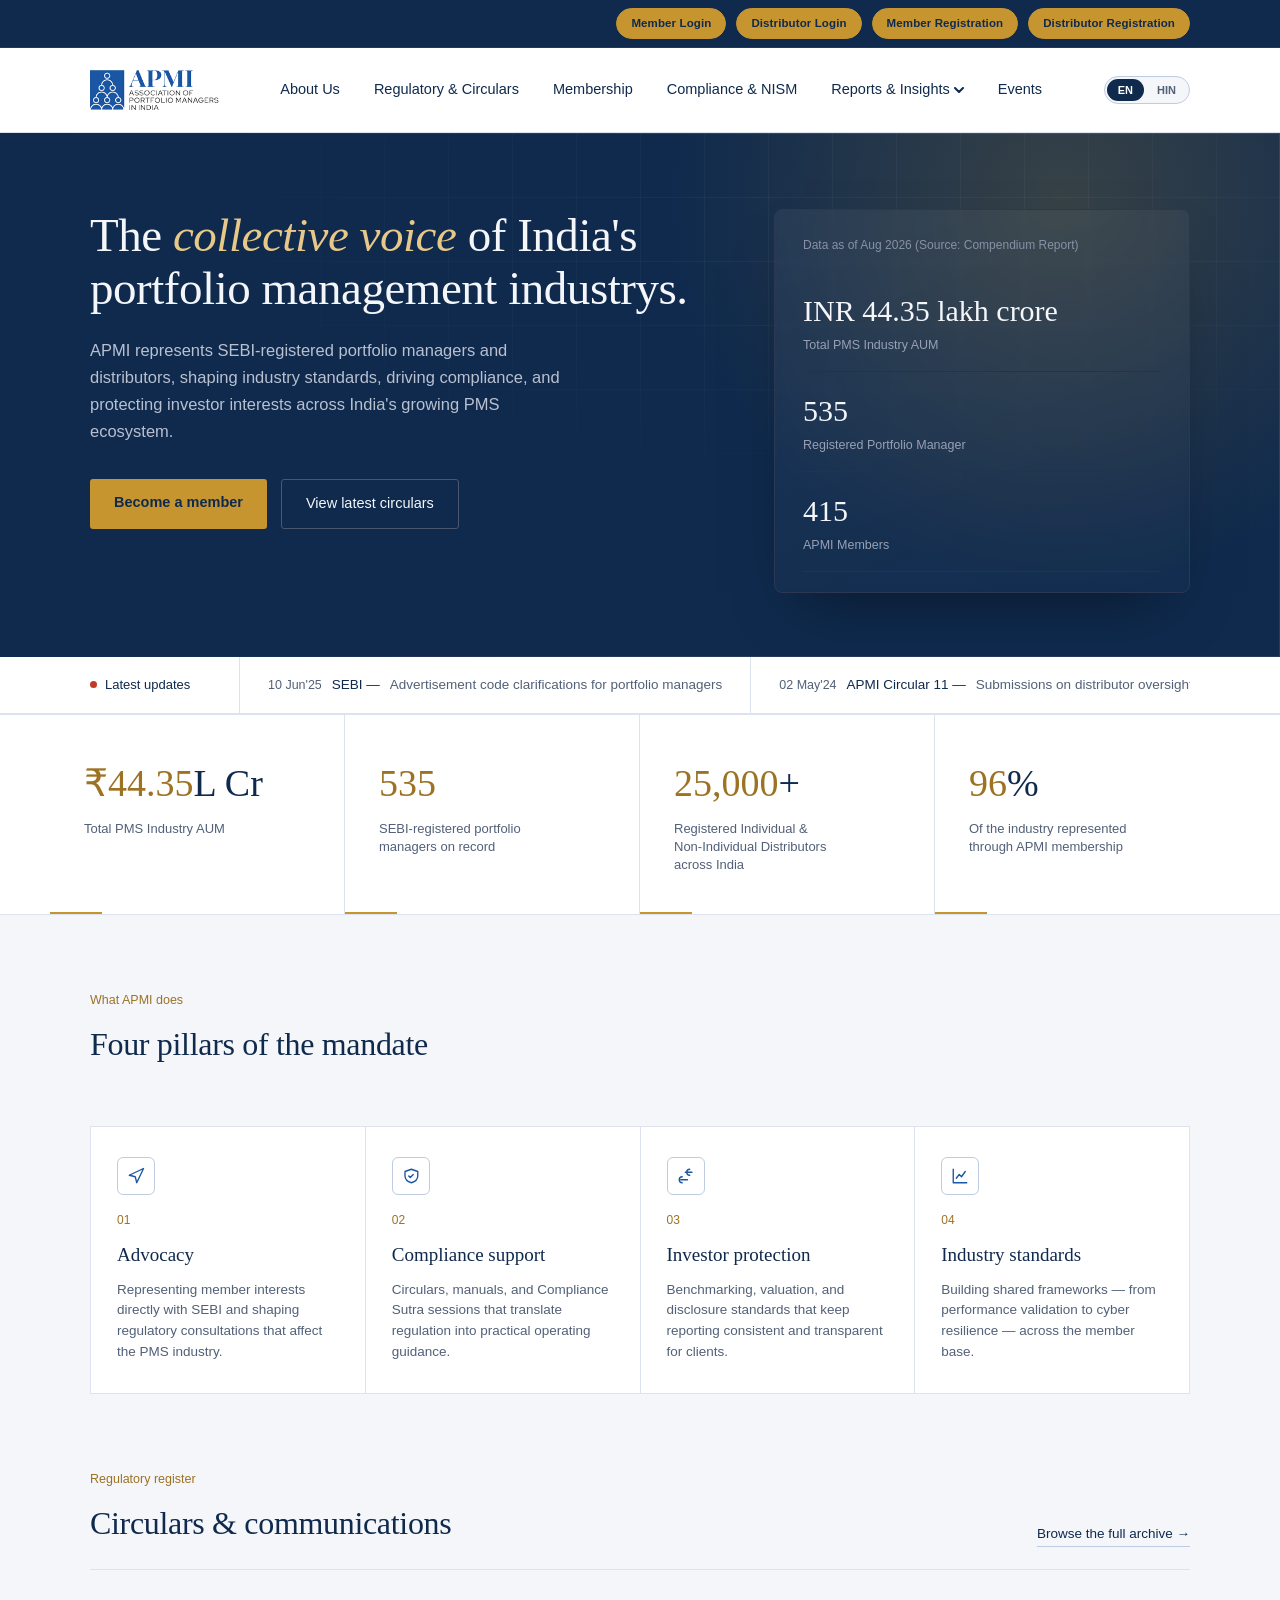
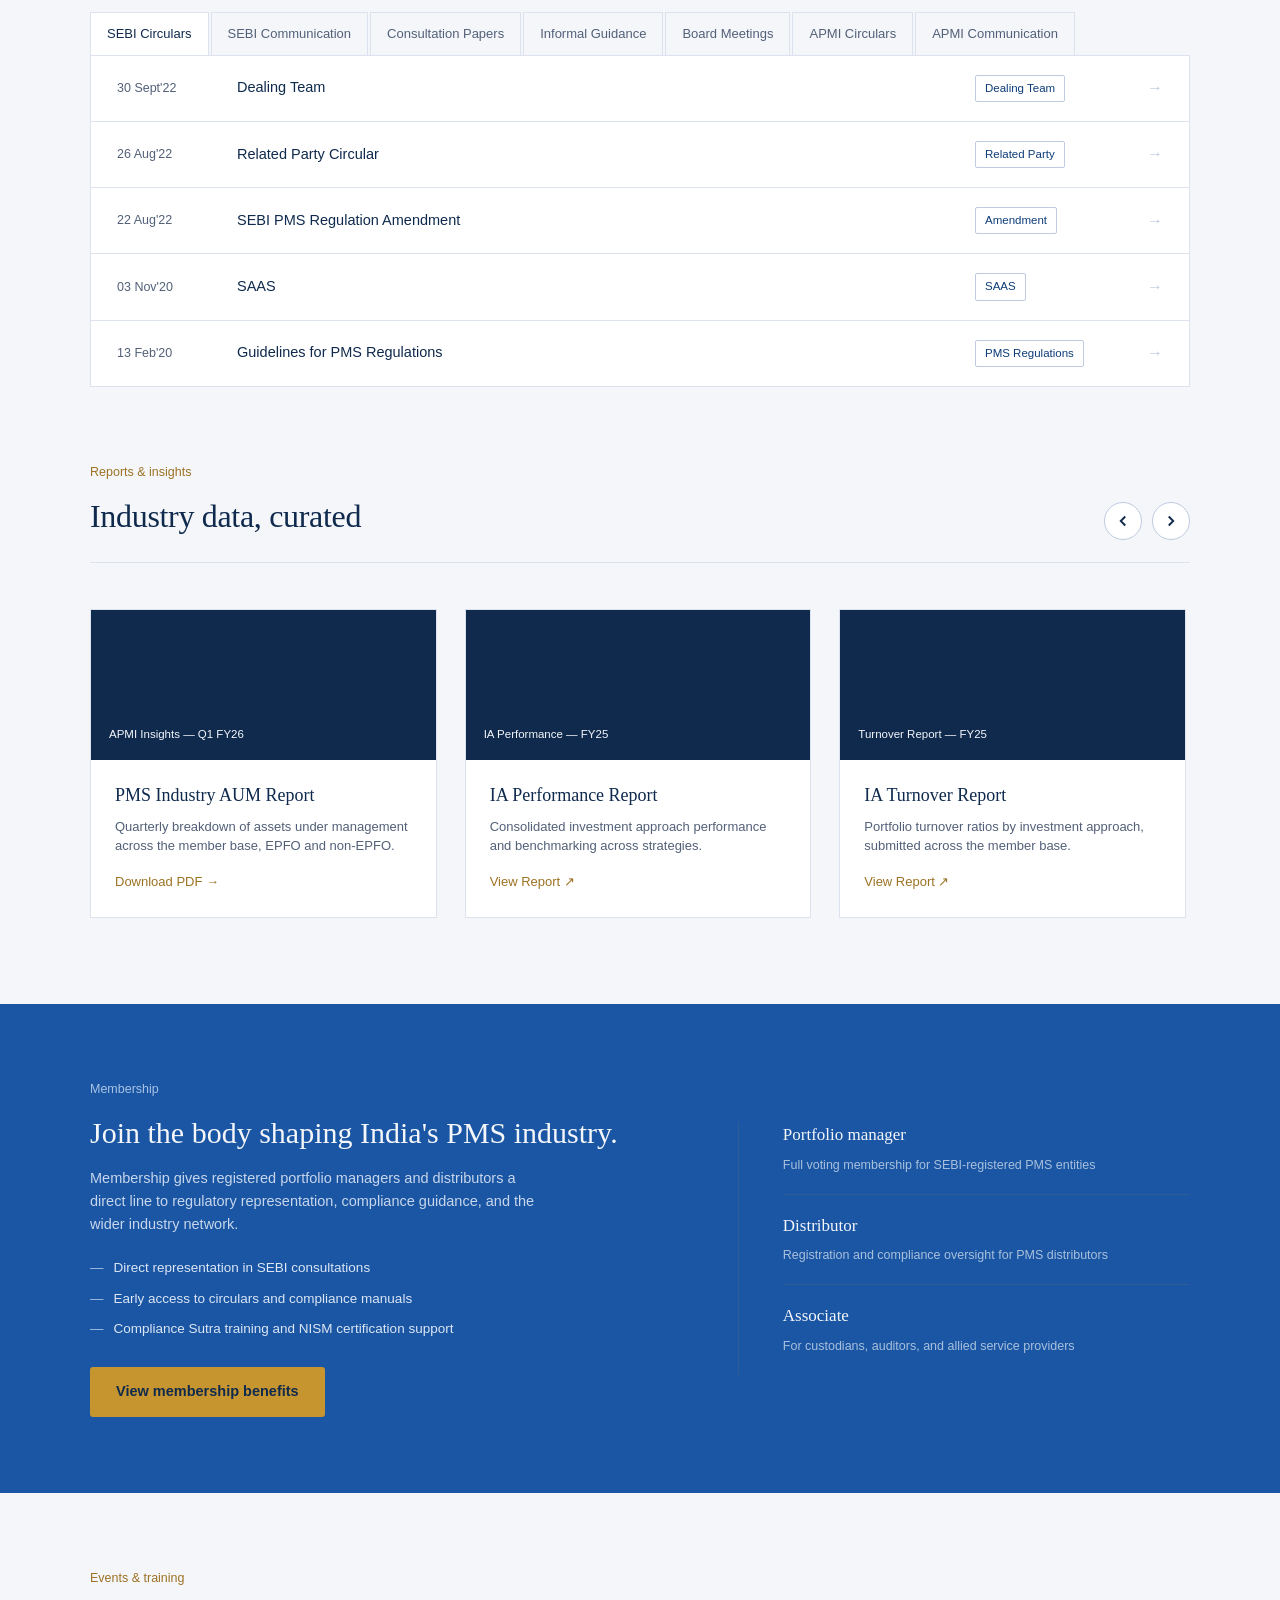
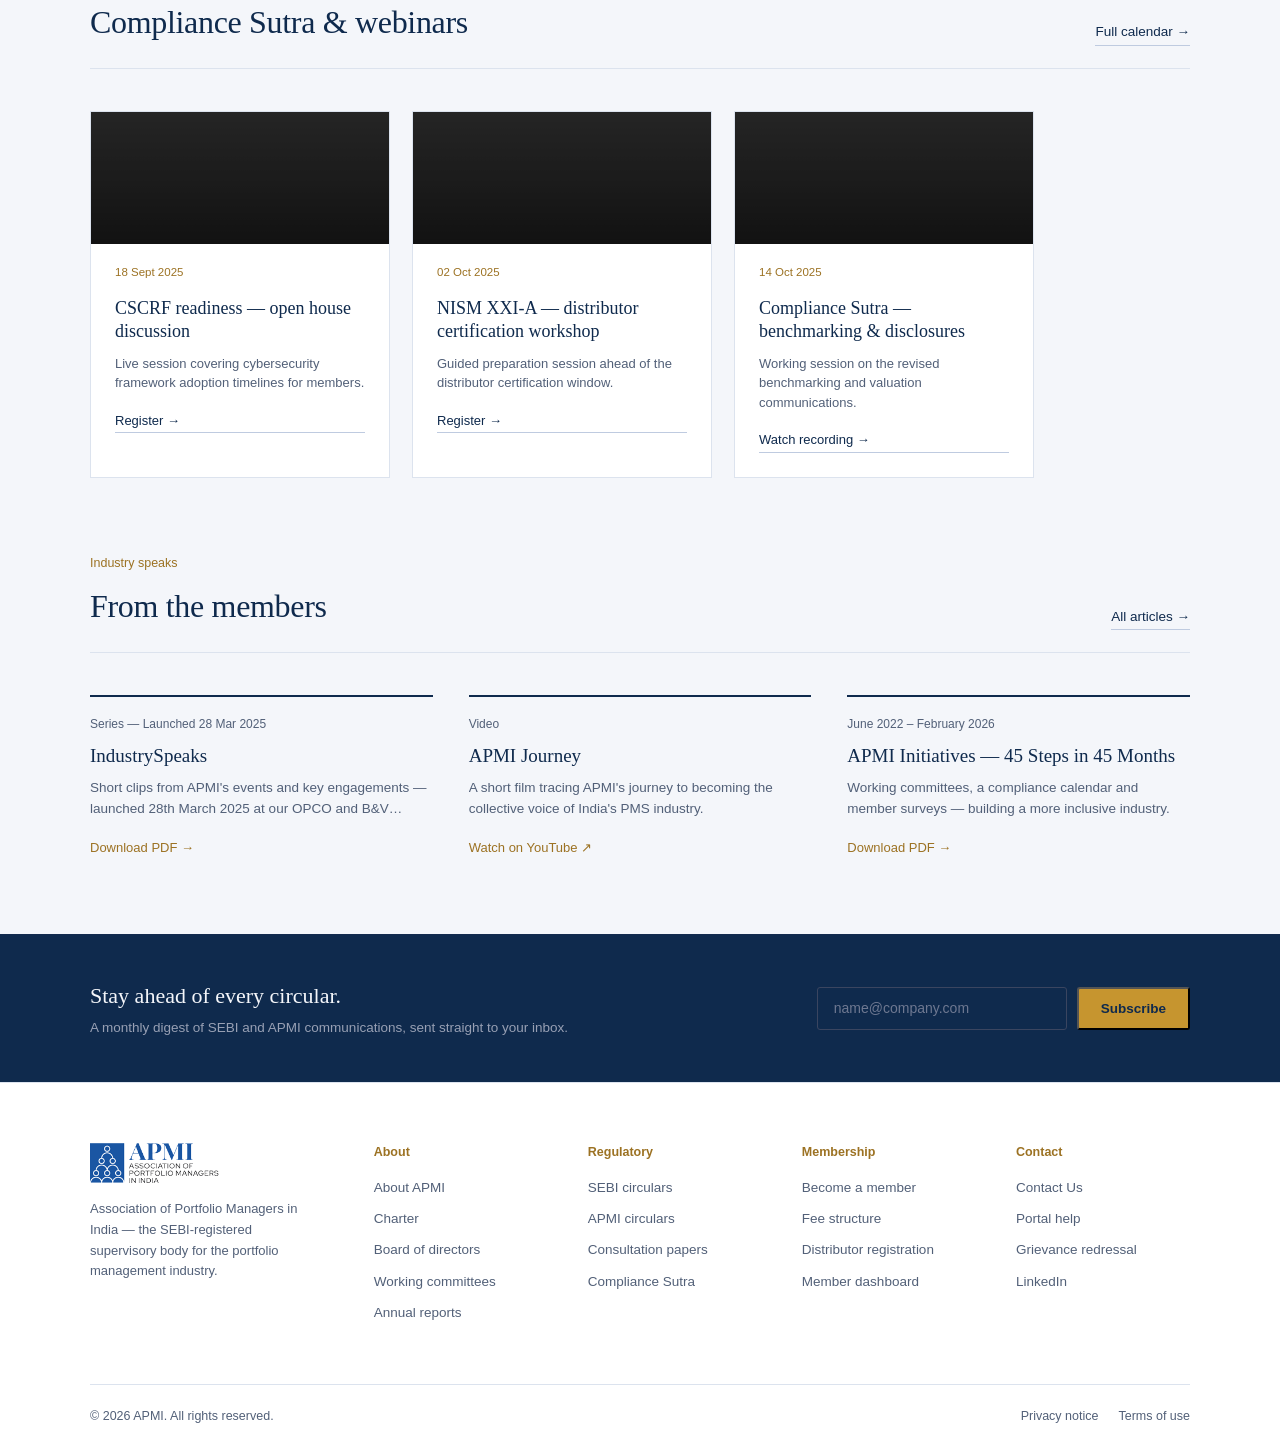
==== commit eb39ee74: "fixes: text-update" ====
--- a/index.html
+++ b/index.html
@@ -456,7 +456,7 @@
 </head>
 <body>
 
-  <script src="/src/partials/header.js" data-active="design1"></script>
+  <script src="/src/partials/header.js" data-active="home"></script>
 
   <section class="hero" style="padding-top:0; padding-bottom:0;">
     <div class="hero-bg">
@@ -465,7 +465,7 @@
     <div class="wrap">
       <div data-reveal>
         <!-- <div class="hero-eyebrow">Est. 2022 — recognised by SEBI</div> -->
-        <h1>The <span class="accent">collective voice</span> of India's portfolio management industry.</h1>
+        <h1>The <span class="accent">collective voice</span> of India's portfolio management industrys.</h1>
         <p>APMI represents SEBI-registered portfolio managers and distributors, shaping industry standards, driving compliance, and protecting investor interests across India's growing PMS ecosystem.</p>
         <div class="hero-ctas">
           <a class="btn-hero-primary" href="https://www.apmiindia.org/apmi/login.htm" target="_blank" rel="noopener">Become a member</a>
--- a/src/partials/layout.css
+++ b/src/partials/layout.css
@@ -1,5 +1,5 @@
 /* =========================================================
-   SHARED SITE HEADER + FOOTER — used by design1.html & about.html
+   SHARED SITE HEADER + FOOTER — used by index.html & about.html
    Markup lives in src/partials/header.js and src/partials/footer.js.
    Edit here (and there) to change the header/footer everywhere.
    ========================================================= */
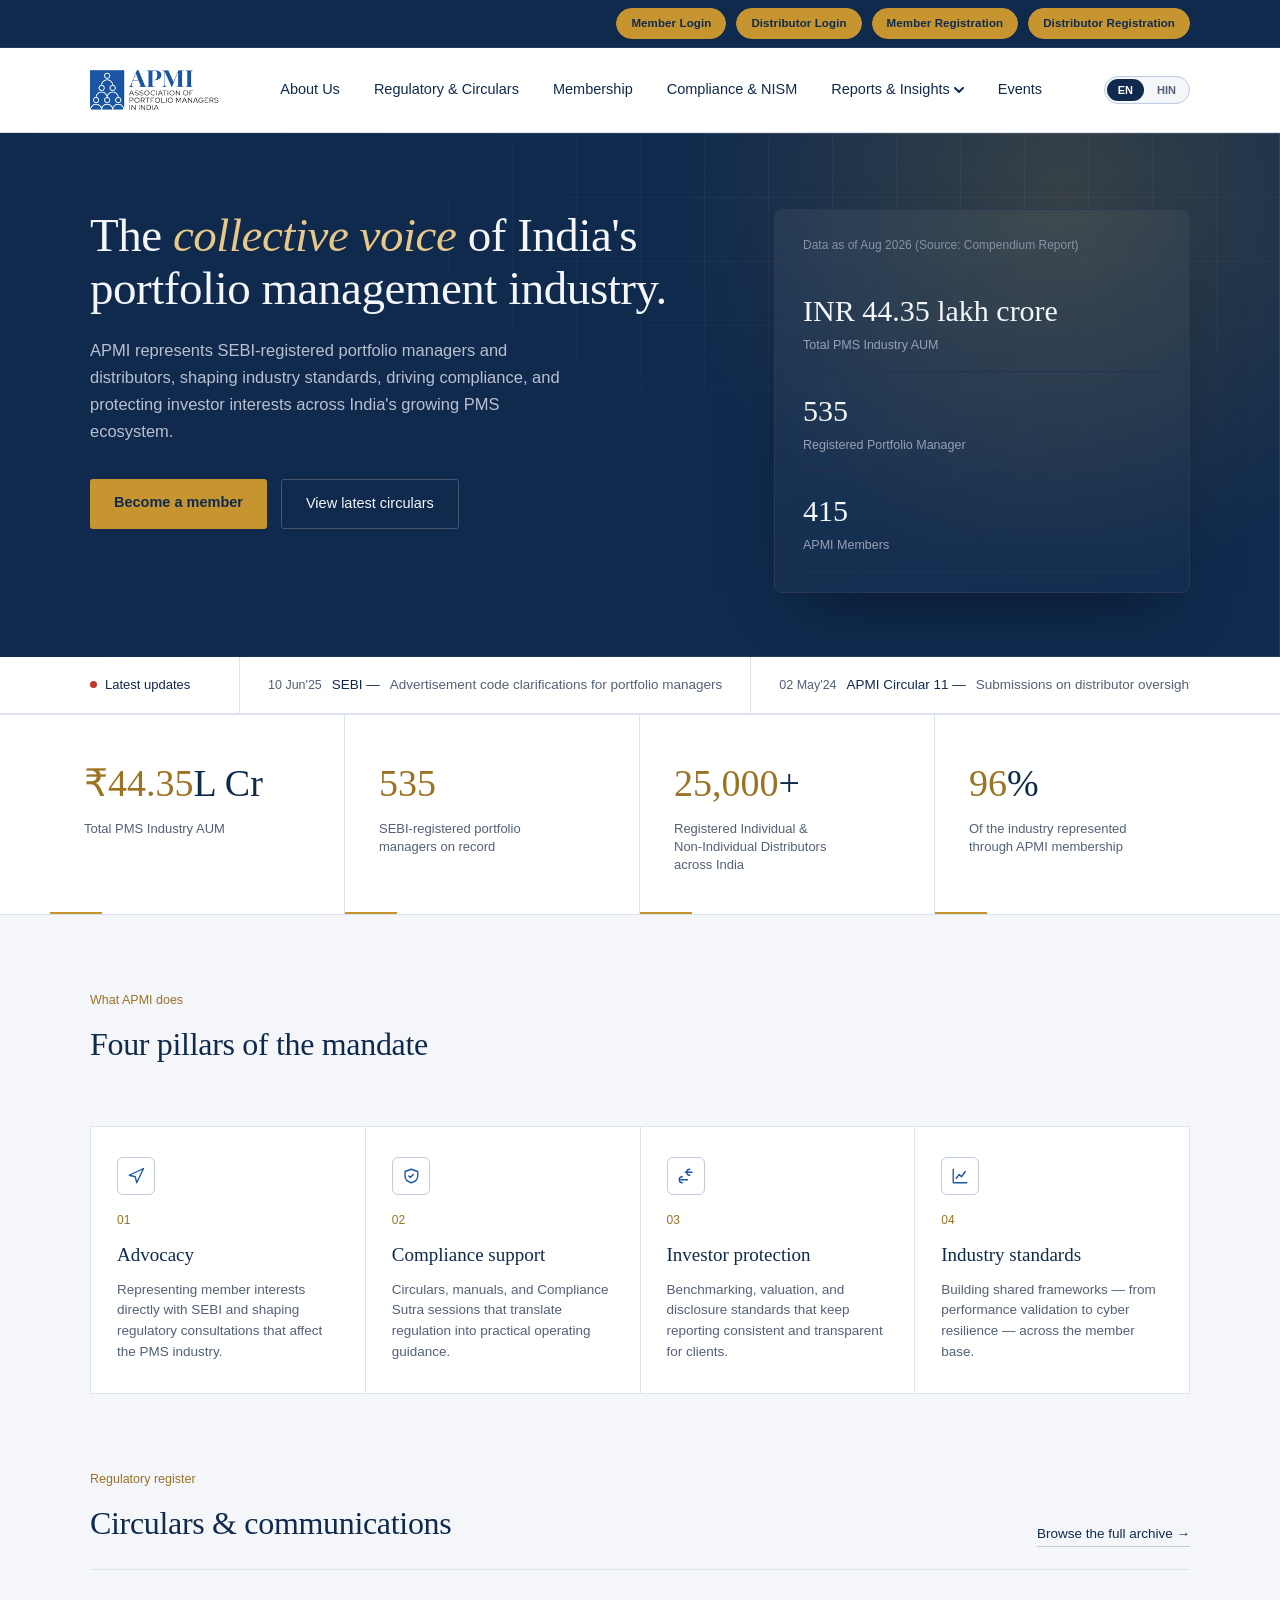
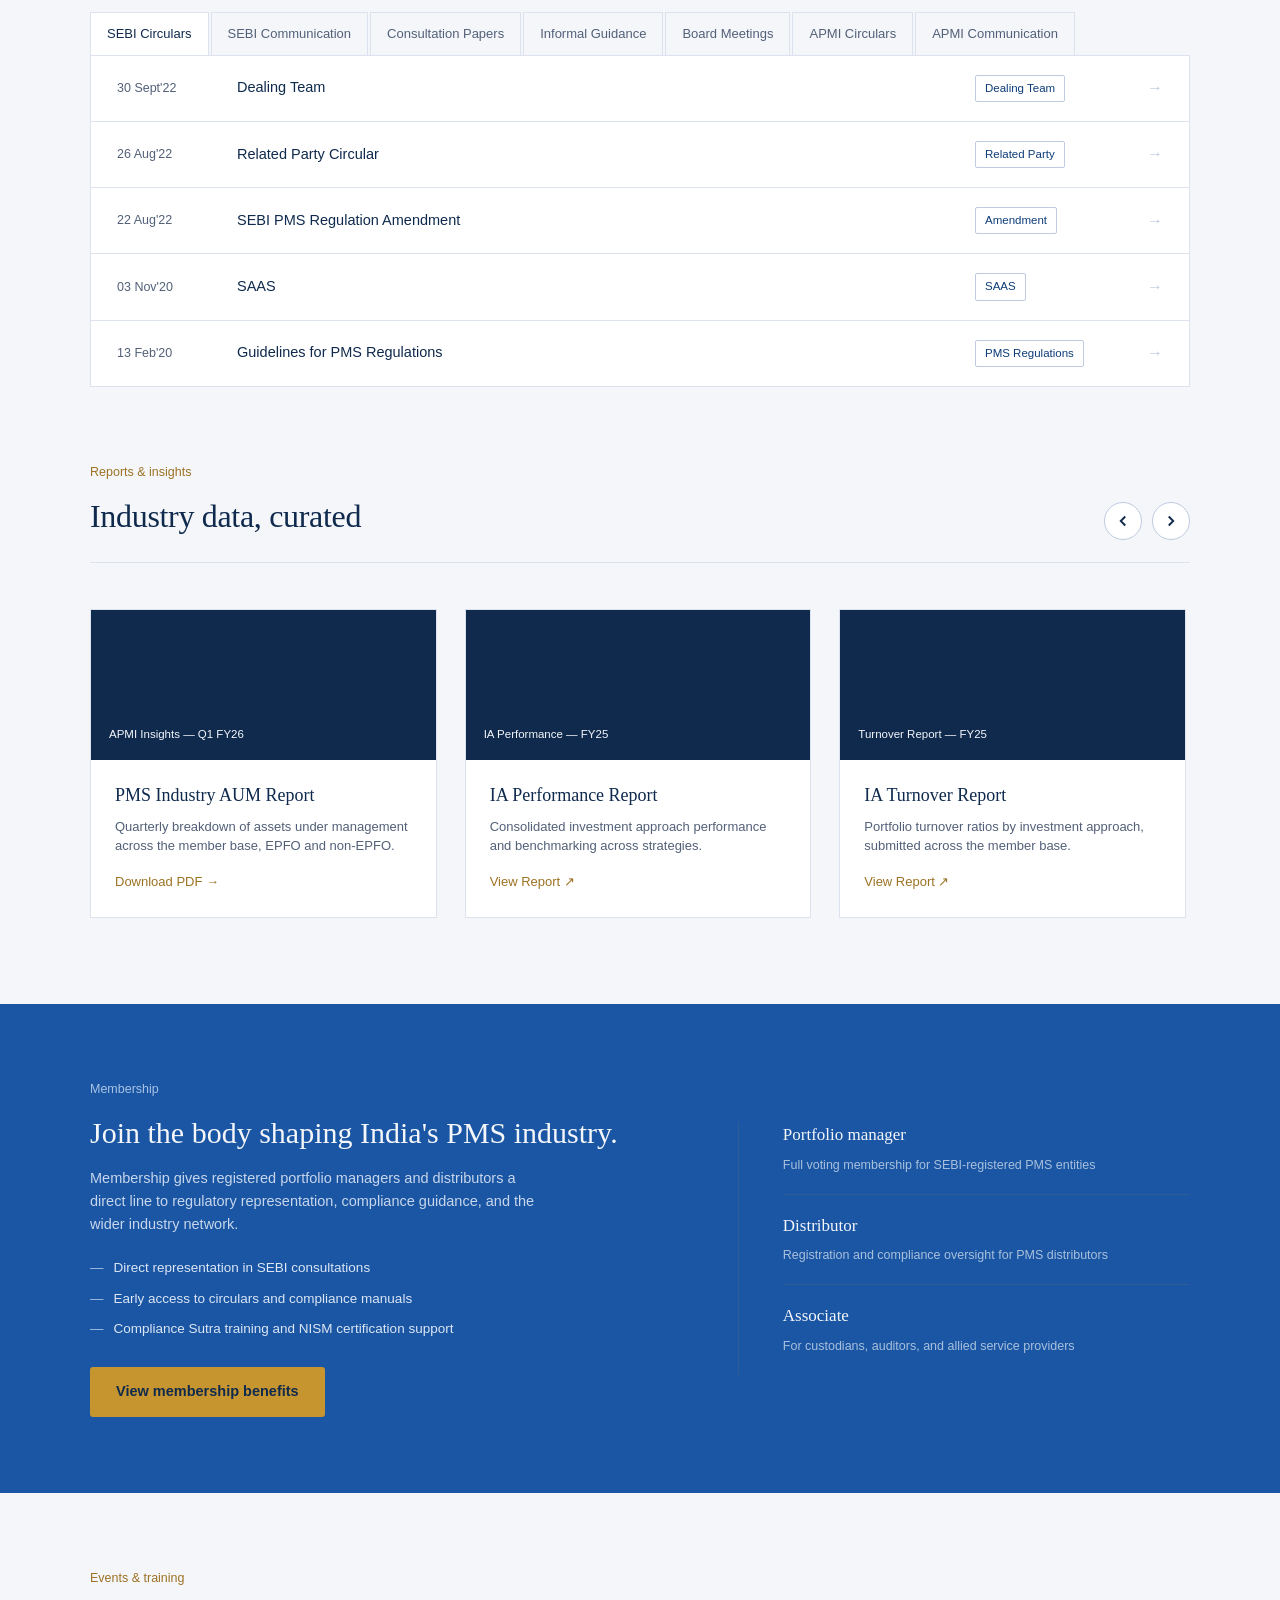
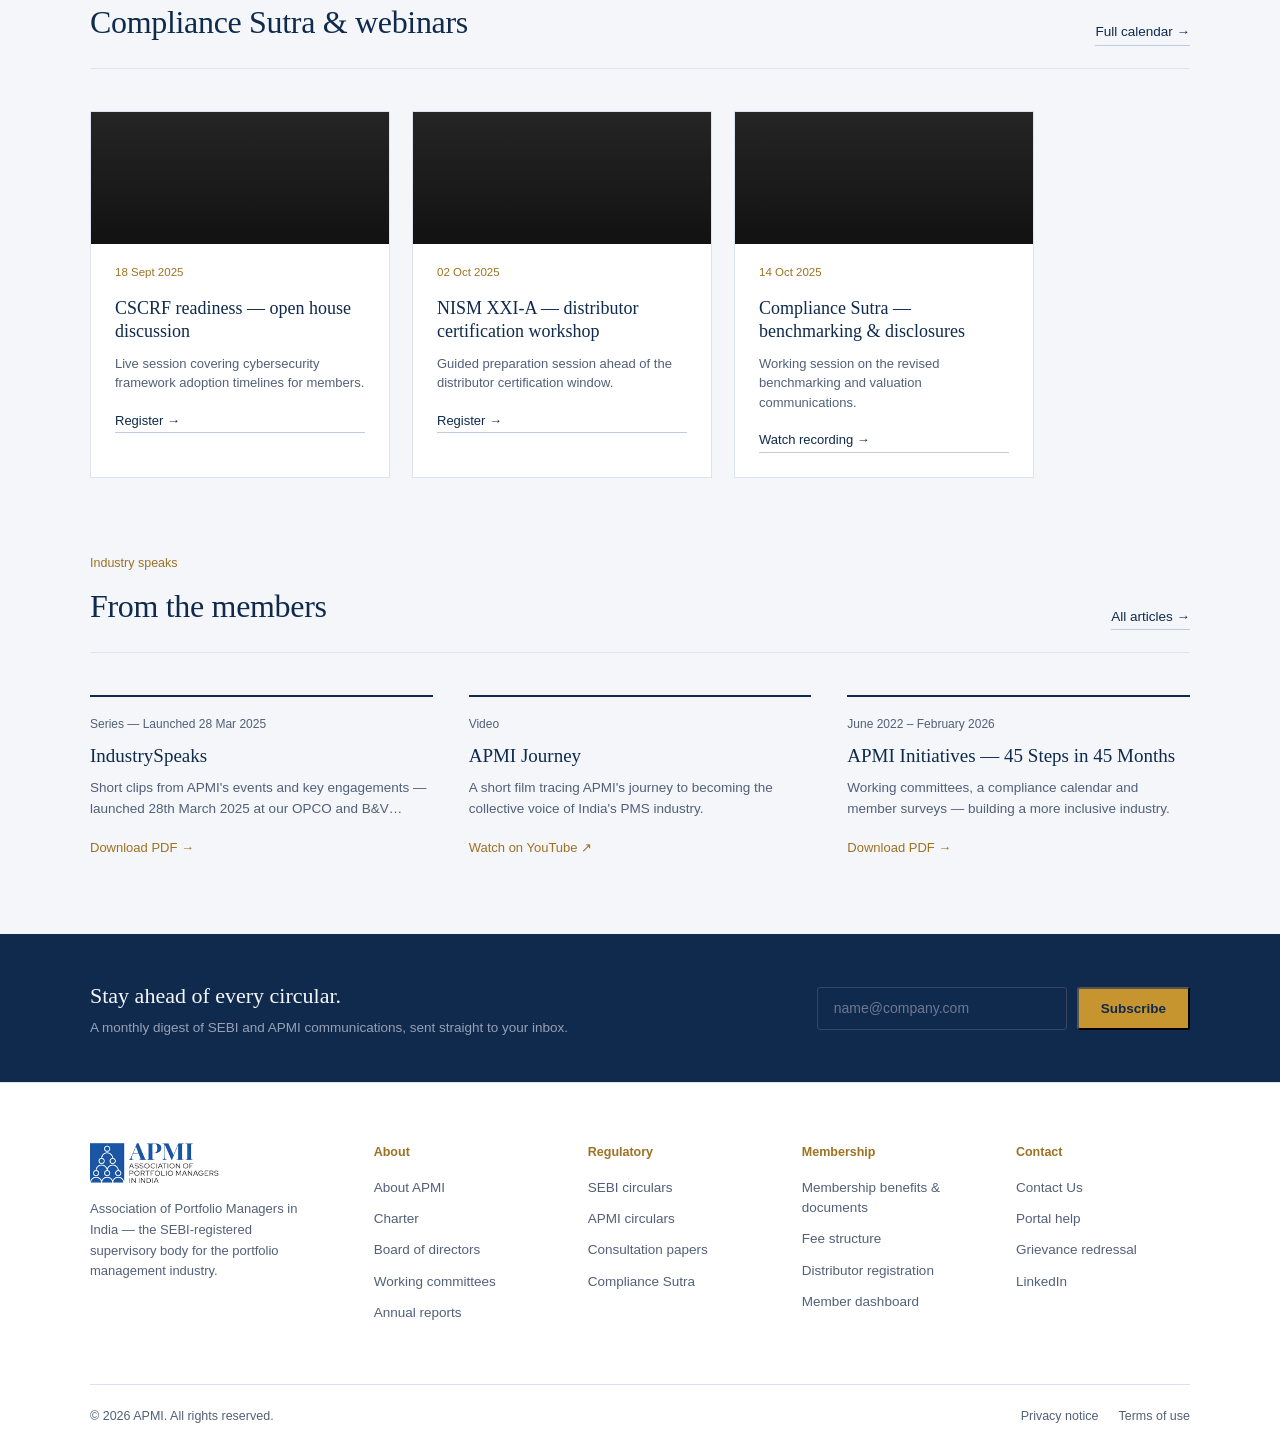
==== commit ce2f187e: "fixes: New page created of menbership with UI and data added" ====
--- a/index.html
+++ b/index.html
@@ -465,7 +465,7 @@
     <div class="wrap">
       <div data-reveal>
         <!-- <div class="hero-eyebrow">Est. 2022 — recognised by SEBI</div> -->
-        <h1>The <span class="accent">collective voice</span> of India's portfolio management industrys.</h1>
+        <h1>The <span class="accent">collective voice</span> of India's portfolio management industry.</h1>
         <p>APMI represents SEBI-registered portfolio managers and distributors, shaping industry standards, driving compliance, and protecting investor interests across India's growing PMS ecosystem.</p>
         <div class="hero-ctas">
           <a class="btn-hero-primary" href="https://www.apmiindia.org/apmi/login.htm" target="_blank" rel="noopener">Become a member</a>
